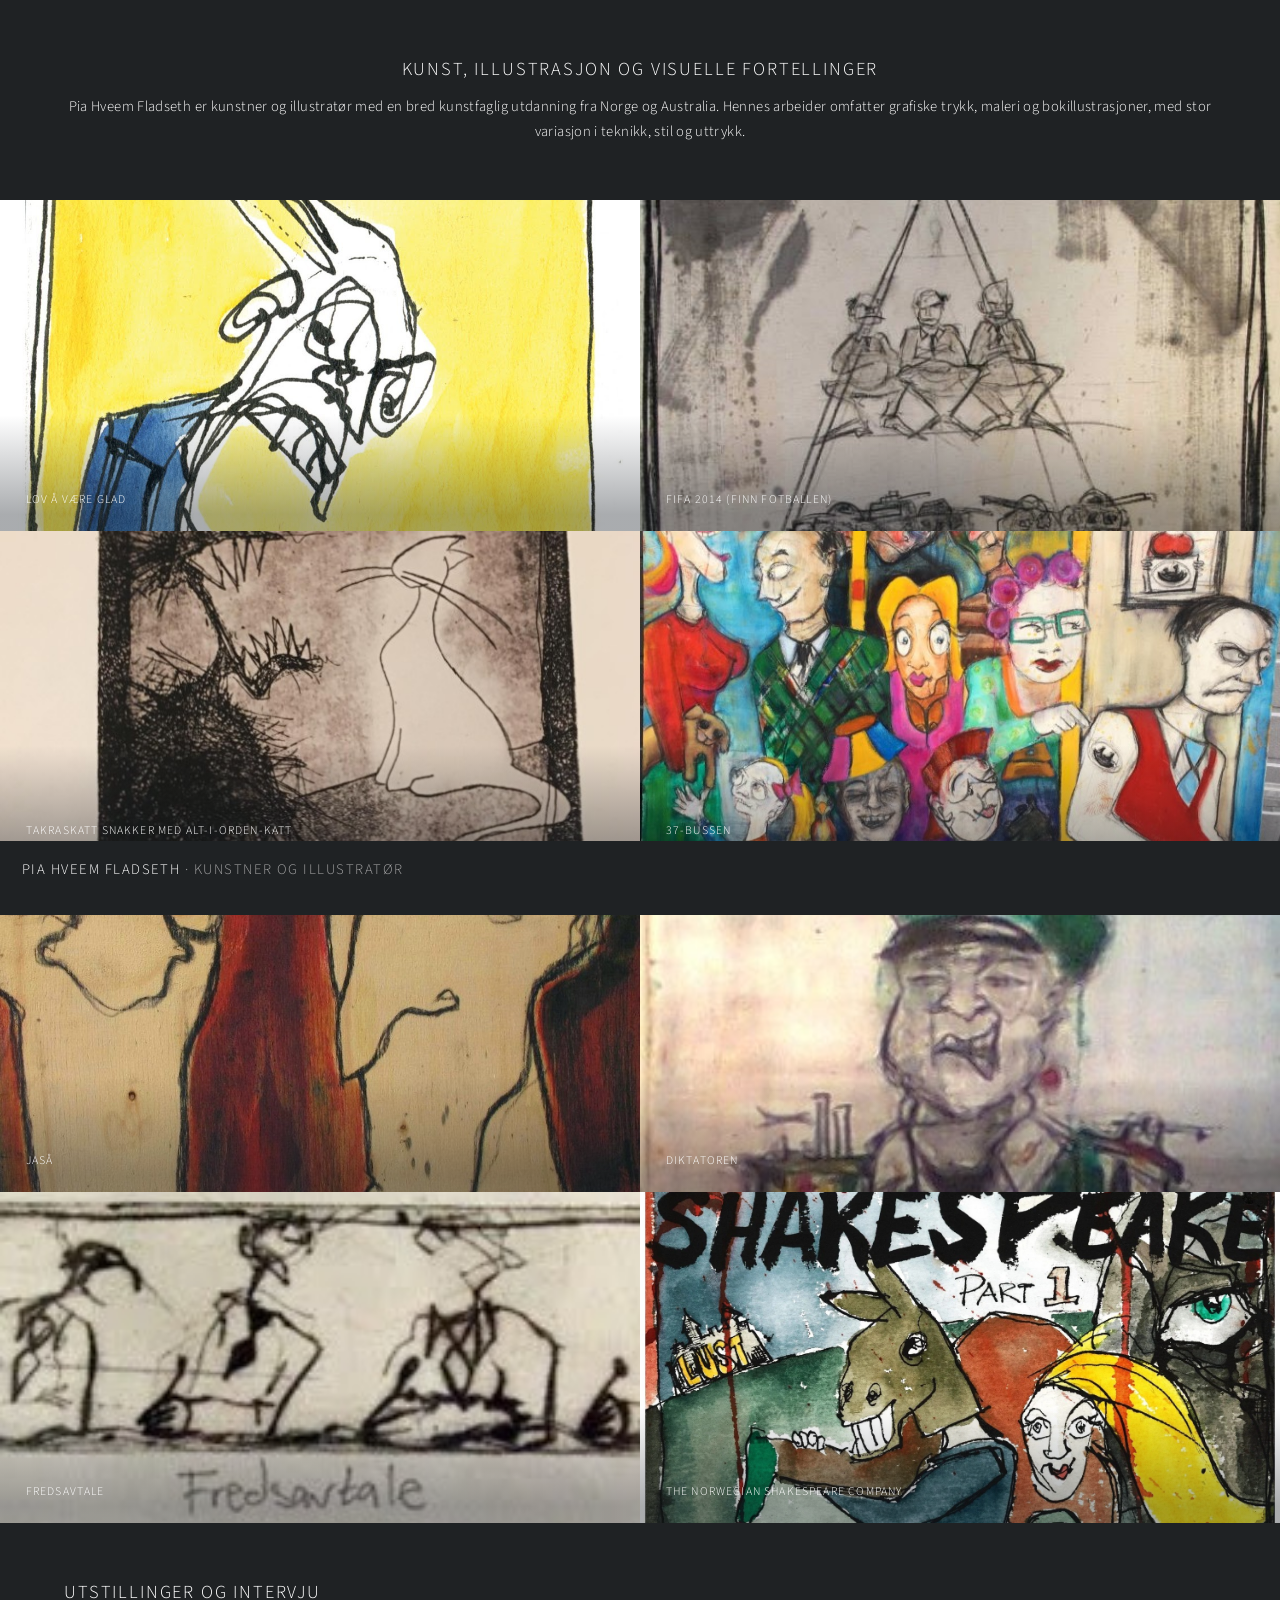
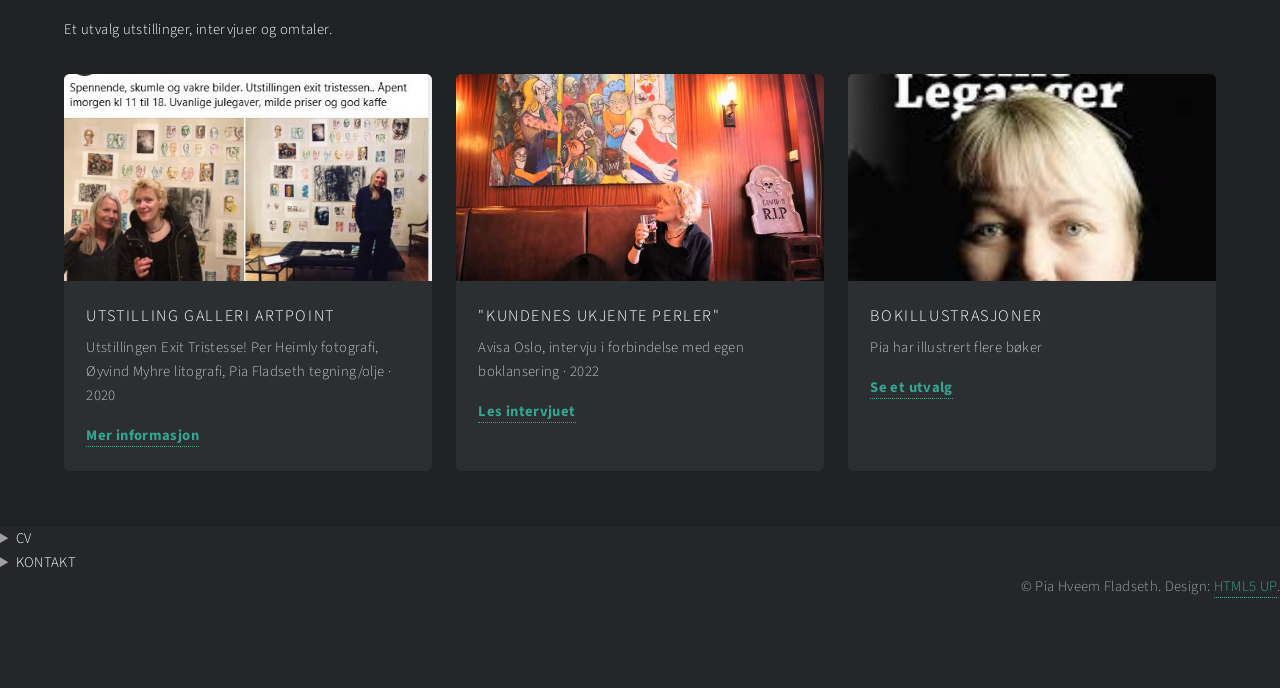
==== index.html @ 5d9ad1cf "Update bokillustrasjoner i index.html" ====
<!DOCTYPE HTML>
<!--
    Tilpasset Multiverse by HTML5 UP
    Original design: html5up.net | @ajlkn
    Brukes under Creative Commons Attribution 3.0.
-->
<html lang="no">
<head>
    <title>Pia Hveem Fladseth | Kunstner og illustratør</title>
    <meta charset="utf-8" />
    <meta name="viewport" content="width=device-width, initial-scale=1, user-scalable=no" />
    <meta name="description" content="Portfolio, CV og presseomtale for kunstner og illustratør Pia Hveem Fladseth." />
    <meta property="og:title" content="Pia Hveem Fladseth | Billedkunstner og illustratør">
<meta property="og:description" content="Billedkunst og illustrasjoner av Pia Hveem Fladseth.">
<meta property="og:image" content="https://piahf.github.io/images/preview.jpeg">
<meta property="og:url" content="https://piahf.github.io/">
<meta property="og:type" content="website">
    <link rel="stylesheet" href="assets/css/main.css" />
    <noscript><link rel="stylesheet" href="assets/css/noscript.css" /></noscript>
    <style>
        /* Tillegg til Multiverse for tekst og artikkelkort */
        #intro, #press {
            width: 100%;
            padding: 3.5rem 4rem;
            background: #1f2224;
            color: #ffffff;
        }
        #intro {
            text-align: center;
        }
        #intro h2, #press h2 {
            margin-bottom: 0.75rem;
        }
        #intro p {
            max-width: 48rem;
            margin: 0 auto;
            color: rgba(255,255,255,0.75);
        }
        .press-grid {
            display: grid;
            grid-template-columns: repeat(3, minmax(0, 1fr));
            gap: 1.5rem;
            margin-top: 2rem;
        }
        .press-card {
            background: #2b2f31;
            border-radius: 0.35rem;
            overflow: hidden;
        }
        .press-card img {
            width: 100%;
            aspect-ratio: 16 / 9;
            object-fit: cover;
            display: block;
        }
        .press-card-content {
            padding: 1.4rem;
        }
        .press-card h3 {
            margin: 0 0 0.5rem;
        }
        .press-card p {
            color: rgba(255,255,255,0.7);
            margin-bottom: 1rem;
        }
        .press-card a {
            font-weight: bold;
        }
        .cv-list {
            list-style: none;
            padding-left: 0;
        }
        .cv-list li {
            margin-bottom: 0.65rem;
        }
        @media screen and (max-width: 980px) {
            .press-grid { grid-template-columns: 1fr 1fr; }
        }
        @media screen and (max-width: 736px) {
            #intro, #press { padding: 2.5rem 1.5rem; }
            .press-grid { grid-template-columns: 1fr; }
        }
        #footer {
    position: relative !important;
    display: block !important;
    width: 100% !important;
    height: auto !important;
    max-height: none !important;
    transform: none !important;
    overflow: visible !important;
}
    </style>
</head>
<body class="is-preload">
    <div id="wrapper">
        <header id="header">
            <h1><a href="index.html"><strong>Pia Hveem Fladseth</strong> · kunstner og illustratør</a></h1>
        </header>

        <section id="intro">
            <h2>Kunst, illustrasjon og visuelle fortellinger</h2>Pia Hveem Fladseth er kunstner og illustratør med en bred kunstfaglig utdanning fra Norge og Australia. Hennes arbeider omfatter grafiske trykk, maleri og bokillustrasjoner, med stor variasjon i teknikk, stil og uttrykk.</p>
        </section>

        <div id="main">
            <article class="thumb">
                <a href="images/fulls/01.jpg" class="image"><img src="images/thumbs/01.jpg" alt="Beskrivelse av kunstverk 1" /></a>
                <h2>Lov å være glad</h2>
                <p>Blekk og akvarell, 15x20 cm og 2010.</p>
            </article>
            <article class="thumb">
                <a href="images/fulls/02.jpg" class="image"><img src="images/thumbs/02.jpg" alt="Beskrivelse av kunstverk 2" /></a>
                <h2>FIFA 2014 (finn fotballen)</h2>
                <p>Kull på lerret på plate, 160x110 cm, 2014.</p>
            </article>
            <article class="thumb">
                <a href="images/fulls/03.jpg" class="image"><img src="images/thumbs/03.jpg" alt="Beskrivelse av kunstverk 3" /></a>
                <h2>Takraskatt snakker med alt-i-orden-katt</h2>
                <p>Etsning, 17x24 cm, 2006.</p>
            </article>
                        <article class="thumb">
                <a href="images/fulls/05.jpg" class="image"><img src="images/thumbs/05.jpg" alt="Beskrivelse av kunstverk 5" /></a>
                <h2>37-bussen</h2>
                <p>Olje, 150x120 cm, 2007.</p>
            </article>
                        <article class="thumb">
                <a href="images/fulls/06.jpg" class="image"><img src="images/thumbs/06.jpg" alt="Beskrivelse av kunstverk 6" /></a>
                <h2>Jaså</h2>
                <p>Treplate kull og olje, 60x45 cm, 2010.</p>
            </article>
            <article class="thumb">
                <a href="images/fulls/04.jpg" class="image"><img src="images/thumbs/04.jpg" alt="Beskrivelse av kunstverk 4" /></a>
                <h2>Diktatoren</h2>
                <p>Olje og kull, 200x100 cm, 2010.</p>
                            </article>
                        <article class="thumb">
                <a href="images/fulls/11.jpg" class="image"><img src="images/thumbs/11.jpg" alt="Beskrivelse av kunstverk 2" /></a>
                <h2>Fredsavtale</h2>
                <p>Grafikk, 7x35cm, 1999</p>
            </article>
                        <article class="thumb">
                <a href="images/fulls/10.jpg" class="image"><img src="images/thumbs/10.jpg" alt="Beskrivelse av kunstverk 6" /></a>
                <h2>The Norwegian Shakespeare Company</h2>
                <p>Blekk og akvarell, poster i A3, 2015</p>
            </article>
        </div>

        <section id="press">
            <h2>Utstillinger og intervju</h2>
            <p>Et utvalg utstillinger, intervjuer og omtaler.</p>
            <div class="press-grid">
                <article class="press-card">
                    <img src="images/thumbs/07.jpg" alt="Forhåndsvisning av artikkel" />
                    <div class="press-card-content">
                        <h3>Utstilling Galleri ArtPoint</h3>
                        <p>Utstillingen Exit Tristesse! Per Heimly fotografi, Øyvind Myhre litografi, Pia Fladseth tegning/olje · 2020 </p>
                        <a href="https://www.facebook.com/www.artpoint.no/posts/spennende-skumle-og-vakre-bilder-utstillingen-exit-tristessen-%C3%A5pent-imorgen-kl-1/1587466348092465/" target="_blank" rel="noopener">Mer informasjon</a>
                    </div>
                </article>
                <article class="press-card">
                    <img src="images/thumbs/08.jpg" alt="Forhåndsvisning av intervju" />
                    <div class="press-card-content">
                        <h3>"Kundenes ukjente perler"</h3>
                        <p>Avisa Oslo, intervju i forbindelse med egen boklansering · 2022</p>
                        <a href="https://www.ao.no/kundene-byr-pa-det-legendariske-utestedets-ukjente-perler-men-mille-nekter-a-selge/s/5-128-591000" target="_blank" rel="noopener">Les intervjuet</a>
                    </div>
                </article>
                <article class="press-card">
                    <img src="images/thumbs/09.jpg" alt="Forhåndsvisning av bokillustrasjoner" />
                    <div class="press-card-content">
                        <h3>Bokillustrasjoner</h3>
                        <p>Pia har illustrert flere bøker</p>
                        <a href="https://www.piahveemfladseth.no/bokillustrasjoner.html">Se et utvalg</a>
                    </div>
                </article>
            </div>
            
        </section>
<details>
    <summary><strong>CV</strong></summary>
    <ul class="cv-list">
        <li><strong>2013–2026</strong> Kunstlærer AKS Nordpolen skole, Oslo</li>
        <li><strong>2008–2010</strong> Norges Kreative Fagskole, illustrasjon</li>
        <li><strong>2000–2004</strong> University of Newcastle, Australia, Bachelor of Fine Art</li>
        <li><strong>1997–1999</strong> Einar Granum Kunstskole</li>
        <li><strong>1995–1996</strong> Romerike Folkehøyskole, scenografi og kostyme</li>
    </ul>
</details>
<details>
    <summary><strong>KONTAKT</strong></summary>
<p>Send meg en epost for spørsmål om verk, oppdrag eller samarbeid 
<a href="mailto:fladseth@hotmail.com"
   class="icon solid fa-envelope">
    <span class="label">E-post</span>
<br></a>

&nbsp;&nbsp;

<a href="https://www.instagram.com/piaflads/"
   class="icon brands fa-instagram"
   target="_blank"
   rel="noopener noreferrer">
    <span class="label">Instagram</span>
</a>
</p>
</details>
                </div>
            </div>
             </ul>
                    </section>
                    <p class="copyright" align="right">
                        &copy; Pia Hveem Fladseth. Design: <a href="https://html5up.net">HTML5 UP</a>.
                    </p>
                </div>
                <div>
        </footer>
    </div>

    <script src="assets/js/jquery.min.js"></script>
    <script src="assets/js/jquery.poptrox.min.js"></script>
    <script src="assets/js/browser.min.js"></script>
    <script src="assets/js/breakpoints.min.js"></script>
    <script src="assets/js/util.js"></script>
    <script src="assets/js/main.js"></script>
</body>
</html>
---- assets/css/main.css ----
@import url(fontawesome-all.min.css);
@import url("https://fonts.googleapis.com/css?family=Source+Sans+Pro:300,300italic,400,400italic");

/*
	Multiverse by HTML5 UP
	html5up.net | @ajlkn
	Free for personal and commercial use under the CCA 3.0 license (html5up.net/license)
*/

@-moz-keyframes spinner {
	0% {
		-moz-transform: rotate(0deg);
		-webkit-transform: rotate(0deg);
		-ms-transform: rotate(0deg);
		transform: rotate(0deg);
	}

	100% {
		-moz-transform: rotate(359deg);
		-webkit-transform: rotate(359deg);
		-ms-transform: rotate(359deg);
		transform: rotate(359deg);
	}
}

@-webkit-keyframes spinner {
	0% {
		-moz-transform: rotate(0deg);
		-webkit-transform: rotate(0deg);
		-ms-transform: rotate(0deg);
		transform: rotate(0deg);
	}

	100% {
		-moz-transform: rotate(359deg);
		-webkit-transform: rotate(359deg);
		-ms-transform: rotate(359deg);
		transform: rotate(359deg);
	}
}

@-ms-keyframes spinner {
	0% {
		-moz-transform: rotate(0deg);
		-webkit-transform: rotate(0deg);
		-ms-transform: rotate(0deg);
		transform: rotate(0deg);
	}

	100% {
		-moz-transform: rotate(359deg);
		-webkit-transform: rotate(359deg);
		-ms-transform: rotate(359deg);
		transform: rotate(359deg);
	}
}

@keyframes spinner {
	0% {
		-moz-transform: rotate(0deg);
		-webkit-transform: rotate(0deg);
		-ms-transform: rotate(0deg);
		transform: rotate(0deg);
	}

	100% {
		-moz-transform: rotate(359deg);
		-webkit-transform: rotate(359deg);
		-ms-transform: rotate(359deg);
		transform: rotate(359deg);
	}
}

html, body, div, span, applet, object,
iframe, h1, h2, h3, h4, h5, h6, p, blockquote,
pre, a, abbr, acronym, address, big, cite,
code, del, dfn, em, img, ins, kbd, q, s, samp,
small, strike, strong, sub, sup, tt, var, b,
u, i, center, dl, dt, dd, ol, ul, li, fieldset,
form, label, legend, table, caption, tbody,
tfoot, thead, tr, th, td, article, aside,
canvas, details, embed, figure, figcaption,
footer, header, hgroup, menu, nav, output, ruby,
section, summary, time, mark, audio, video {
	margin: 0;
	padding: 0;
	border: 0;
	font-size: 100%;
	font: inherit;
	vertical-align: baseline;}

article, aside, details, figcaption, figure,
footer, header, hgroup, menu, nav, section {
	display: block;}

body {
	line-height: 1;
}

ol, ul {
	list-style: none;
}

blockquote, q {
	quotes: none;
}

	blockquote:before, blockquote:after, q:before, q:after {
		content: '';
		content: none;
	}

table {
	border-collapse: collapse;
	border-spacing: 0;
}

body {
	-webkit-text-size-adjust: none;
}

mark {
	background-color: transparent;
	color: inherit;
}

input::-moz-focus-inner {
	border: 0;
	padding: 0;
}

input, select, textarea {
	-moz-appearance: none;
	-webkit-appearance: none;
	-ms-appearance: none;
	appearance: none;
}

/* Basic */

	@-ms-viewport {
		width: device-width;
	}

	body {
		-ms-overflow-style: scrollbar;
	}

	@media screen and (max-width: 480px) {

		html, body {
			min-width: 320px;
		}

	}

	html {
		box-sizing: border-box;
	}

	*, *:before, *:after {
		box-sizing: inherit;
	}

	body {
		background: #242629;
	}

		body.is-preload *, body.is-preload *:before, body.is-preload *:after {
			-moz-animation: none !important;
			-webkit-animation: none !important;
			-ms-animation: none !important;
			animation: none !important;
			-moz-transition: none !important;
			-webkit-transition: none !important;
			-ms-transition: none !important;
			transition: none !important;
		}

		body.is-resizing *, body.is-resizing *:before, body.is-resizing *:after {
			-moz-animation: none !important;
			-webkit-animation: none !important;
			-ms-animation: none !important;
			animation: none !important;
			-moz-transition: none !important;
			-webkit-transition: none !important;
			-ms-transition: none !important;
			transition: none !important;
		}

/* Type */

	body, input, select, textarea {
		color: #a0a0a1;
		font-family: "Source Sans Pro", Helvetica, sans-serif;
		font-size: 15pt;
		font-weight: 300;
		letter-spacing: 0.025em;
		line-height: 1.65;
	}

		@media screen and (max-width: 1680px) {

			body, input, select, textarea {
				font-size: 11pt;
			}

		}

	a {
		-moz-transition: color 0.2s ease-in-out, border-bottom-color 0.2s ease-in-out;
		-webkit-transition: color 0.2s ease-in-out, border-bottom-color 0.2s ease-in-out;
		-ms-transition: color 0.2s ease-in-out, border-bottom-color 0.2s ease-in-out;
		transition: color 0.2s ease-in-out, border-bottom-color 0.2s ease-in-out;
		border-bottom: dotted 1px;
		color: #34a58e;
		text-decoration: none;
	}

		a:hover {
			border-bottom-color: transparent;
			color: #34a58e !important;
		}

	strong, b {
		color: #ffffff;
		font-weight: 300;
	}

	em, i {
		font-style: italic;
	}

	p {
		margin: 0 0 2em 0;
	}

	h1, h2, h3, h4, h5, h6 {
		color: #ffffff;
		font-weight: 300;
		letter-spacing: 0.1em;
		line-height: 1.5;
		margin: 0 0 1em 0;
		text-transform: uppercase;
	}

		h1 a, h2 a, h3 a, h4 a, h5 a, h6 a {
			color: inherit;
			text-decoration: none;
		}

	h1 {
		font-size: 2em;
	}

	h2 {
		font-size: 1.25em;
	}

	h3 {
		font-size: 1.1em;
	}

	h4 {
		font-size: 1em;
	}

	h5 {
		font-size: 0.9em;
	}

	h6 {
		font-size: 0.7em;
	}

	@media screen and (max-width: 736px) {

		h2 {
			font-size: 1em;
		}

		h3 {
			font-size: 0.9em;
		}

		h4 {
			font-size: 0.8em;
		}

		h5 {
			font-size: 0.7em;
		}

		h6 {
			font-size: 0.7em;
		}

	}

	sub {
		font-size: 0.8em;
		position: relative;
		top: 0.5em;
	}

	sup {
		font-size: 0.8em;
		position: relative;
		top: -0.5em;
	}

	blockquote {
		border-left: 4px #36383c;
		font-style: italic;
		margin: 0 0 2em 0;
		padding: 0.5em 0 0.5em 2em;
	}

	code {
		background: #34363b;
		border: solid 1px #36383c;
		font-family: "Courier New", monospace;
		font-size: 0.9em;
		margin: 0 0.25em;
		padding: 0.25em 0.65em;
	}

	pre {
		-webkit-overflow-scrolling: touch;
		font-family: "Courier New", monospace;
		font-size: 0.9em;
		margin: 0 0 2em 0;
	}

		pre code {
			display: block;
			line-height: 1.75;
			padding: 1em 1.5em;
			overflow-x: auto;
		}

	hr {
		border: 0;
		border-bottom: solid 1px #36383c;
		margin: 2em 0;
	}

		hr.major {
			margin: 3em 0;
		}

	.align-left {
		text-align: left;
	}

	.align-center {
		text-align: center;
	}

	.align-right {
		text-align: right;
	}

/* Button */

	input[type="submit"],
	input[type="reset"],
	input[type="button"],
	button,
	.button {
		-moz-appearance: none;
		-webkit-appearance: none;
		-ms-appearance: none;
		appearance: none;
		-moz-transition: background-color 0.2s ease-in-out, box-shadow 0.2s ease-in-out, color 0.2s ease-in-out;
		-webkit-transition: background-color 0.2s ease-in-out, box-shadow 0.2s ease-in-out, color 0.2s ease-in-out;
		-ms-transition: background-color 0.2s ease-in-out, box-shadow 0.2s ease-in-out, color 0.2s ease-in-out;
		transition: background-color 0.2s ease-in-out, box-shadow 0.2s ease-in-out, color 0.2s ease-in-out;
		background-color: transparent;
		border: 0;
		border-radius: 0;
		box-shadow: inset 0 0 0 2px #36383c;
		color: #ffffff !important;
		cursor: pointer;
		display: inline-block;
		font-size: 0.9em;
		font-weight: 300;
		height: 3.05556em;
		letter-spacing: 0.1em;
		line-height: 3.05556em;
		padding: 0 2.5em;
		text-align: center;
		text-decoration: none;
		text-transform: uppercase;
		white-space: nowrap;
	}

		input[type="submit"]:hover,
		input[type="reset"]:hover,
		input[type="button"]:hover,
		button:hover,
		.button:hover {
			box-shadow: inset 0 0 0 2px #34a58e;
			color: #34a58e !important;
		}

			input[type="submit"]:hover:active,
			input[type="reset"]:hover:active,
			input[type="button"]:hover:active,
			button:hover:active,
			.button:hover:active {
				background-color: rgba(52, 165, 142, 0.15);
				color: #34a58e !important;
			}

		input[type="submit"].icon,
		input[type="reset"].icon,
		input[type="button"].icon,
		button.icon,
		.button.icon {
			padding-left: 1.35em;
		}

			input[type="submit"].icon:before,
			input[type="reset"].icon:before,
			input[type="button"].icon:before,
			button.icon:before,
			.button.icon:before {
				margin-right: 0.5em;
			}

		input[type="submit"].fit,
		input[type="reset"].fit,
		input[type="button"].fit,
		button.fit,
		.button.fit {
			width: 100%;
		}

		input[type="submit"].small,
		input[type="reset"].small,
		input[type="button"].small,
		button.small,
		.button.small {
			font-size: 0.8em;
		}

		input[type="submit"].large,
		input[type="reset"].large,
		input[type="button"].large,
		button.large,
		.button.large {
			font-size: 1.35em;
		}

		input[type="submit"].primary,
		input[type="reset"].primary,
		input[type="button"].primary,
		button.primary,
		.button.primary {
			background-color: #34a58e;
			box-shadow: none;
		}

			input[type="submit"].primary:hover,
			input[type="reset"].primary:hover,
			input[type="button"].primary:hover,
			button.primary:hover,
			.button.primary:hover {
				background-color: #47c5ab;
				color: #ffffff !important;
			}

				input[type="submit"].primary:hover:active,
				input[type="reset"].primary:hover:active,
				input[type="button"].primary:hover:active,
				button.primary:hover:active,
				.button.primary:hover:active {
					background-color: #287e6d;
				}

		input[type="submit"].disabled, input[type="submit"]:disabled,
		input[type="reset"].disabled,
		input[type="reset"]:disabled,
		input[type="button"].disabled,
		input[type="button"]:disabled,
		button.disabled,
		button:disabled,
		.button.disabled,
		.button:disabled {
			pointer-events: none;
			opacity: 0.35;
		}

/* Form */

	form {
		margin: 0 0 2em 0;
	}

		form > :last-child {
			margin-bottom: 0;
		}

		form > .fields {
			display: -moz-flex;
			display: -webkit-flex;
			display: -ms-flex;
			display: flex;
			-moz-flex-wrap: wrap;
			-webkit-flex-wrap: wrap;
			-ms-flex-wrap: wrap;
			flex-wrap: wrap;
			width: calc(100% + 3em);
			margin: -1.5em 0 2em -1.5em;
		}

			form > .fields > .field {
				-moz-flex-grow: 0;
				-webkit-flex-grow: 0;
				-ms-flex-grow: 0;
				flex-grow: 0;
				-moz-flex-shrink: 0;
				-webkit-flex-shrink: 0;
				-ms-flex-shrink: 0;
				flex-shrink: 0;
				padding: 1.5em 0 0 1.5em;
				width: calc(100% - 1.5em);
			}

				form > .fields > .field.half {
					width: calc(50% - 0.75em);
				}

				form > .fields > .field.third {
					width: calc(100%/3 - 0.5em);
				}

				form > .fields > .field.quarter {
					width: calc(25% - 0.375em);
				}

		@media screen and (max-width: 736px) {

			form > .fields {
				width: calc(100% + 3em);
				margin: -1.5em 0 2em -1.5em;
			}

				form > .fields > .field {
					padding: 1.5em 0 0 1.5em;
					width: calc(100% - 1.5em);
				}

					form > .fields > .field.half {
						width: calc(100% - 1.5em);
					}

					form > .fields > .field.third {
						width: calc(100% - 1.5em);
					}

					form > .fields > .field.quarter {
						width: calc(100% - 1.5em);
					}

		}

	label {
		color: #ffffff;
		display: block;
		font-size: 0.9em;
		font-weight: 300;
		margin: 0 0 1em 0;
	}

	input[type="text"],
	input[type="password"],
	input[type="email"],
	input[type="tel"],
	input[type="search"],
	input[type="url"],
	select,
	textarea {
		-moz-appearance: none;
		-webkit-appearance: none;
		-ms-appearance: none;
		appearance: none;
		background: #34363b;
		border: 0;
		border-radius: 0;
		color: #a0a0a1;
		display: block;
		outline: 0;
		padding: 0 1em;
		text-decoration: none;
		width: 100%;
	}

		input[type="text"]:invalid,
		input[type="password"]:invalid,
		input[type="email"]:invalid,
		input[type="tel"]:invalid,
		input[type="search"]:invalid,
		input[type="url"]:invalid,
		select:invalid,
		textarea:invalid {
			box-shadow: none;
		}

		input[type="text"]:focus,
		input[type="password"]:focus,
		input[type="email"]:focus,
		input[type="tel"]:focus,
		input[type="search"]:focus,
		input[type="url"]:focus,
		select:focus,
		textarea:focus {
			box-shadow: inset 0 0 0 2px #34a58e;
		}

	select {
		background-image: url("data:image/svg+xml;charset=utf8,%3Csvg xmlns='http://www.w3.org/2000/svg' width='40' height='40' preserveAspectRatio='none' viewBox='0 0 40 40'%3E%3Cpath d='M9.4,12.3l10.4,10.4l10.4-10.4c0.2-0.2,0.5-0.4,0.9-0.4c0.3,0,0.6,0.1,0.9,0.4l3.3,3.3c0.2,0.2,0.4,0.5,0.4,0.9 c0,0.4-0.1,0.6-0.4,0.9L20.7,31.9c-0.2,0.2-0.5,0.4-0.9,0.4c-0.3,0-0.6-0.1-0.9-0.4L4.3,17.3c-0.2-0.2-0.4-0.5-0.4-0.9 c0-0.4,0.1-0.6,0.4-0.9l3.3-3.3c0.2-0.2,0.5-0.4,0.9-0.4S9.1,12.1,9.4,12.3z' fill='%2336383c' /%3E%3C/svg%3E");
		background-size: 1.25rem;
		background-repeat: no-repeat;
		background-position: calc(100% - 1rem) center;
		height: 2.75em;
		padding-right: 2.75em;
		text-overflow: ellipsis;
	}

		select option {
			color: #ffffff;
			background: #242629;
		}

		select:focus::-ms-value {
			background-color: transparent;
		}

		select::-ms-expand {
			display: none;
		}

	input[type="text"],
	input[type="password"],
	input[type="email"],
	input[type="tel"],
	input[type="search"],
	input[type="url"],
	select {
		height: 2.75em;
	}

	textarea {
		padding: 0.75em 1em;
	}

	input[type="checkbox"],
	input[type="radio"] {
		-moz-appearance: none;
		-webkit-appearance: none;
		-ms-appearance: none;
		appearance: none;
		display: block;
		float: left;
		margin-right: -2em;
		opacity: 0;
		width: 1em;
		z-index: -1;
	}

		input[type="checkbox"] + label,
		input[type="radio"] + label {
			text-decoration: none;
			color: #a0a0a1;
			cursor: pointer;
			display: inline-block;
			font-size: 1em;
			font-weight: 300;
			padding-left: 2.4em;
			padding-right: 0.75em;
			position: relative;
		}

			input[type="checkbox"] + label:before,
			input[type="radio"] + label:before {
				-moz-osx-font-smoothing: grayscale;
				-webkit-font-smoothing: antialiased;
				display: inline-block;
				font-style: normal;
				font-variant: normal;
				text-rendering: auto;
				line-height: 1;
				text-transform: none !important;
				font-family: 'Font Awesome 5 Free';
				font-weight: 900;
			}

			input[type="checkbox"] + label:before,
			input[type="radio"] + label:before {
				background: #34363b;
				content: '';
				display: inline-block;
				font-size: 0.8em;
				height: 2.0625em;
				left: 0;
				line-height: 2.0625em;
				position: absolute;
				text-align: center;
				top: 0;
				width: 2.0625em;
			}

		input[type="checkbox"]:checked + label:before,
		input[type="radio"]:checked + label:before {
			background: #34a58e;
			border-color: #34a58e;
			color: #ffffff;
			content: '\f00c';
		}

		input[type="checkbox"]:focus + label:before,
		input[type="radio"]:focus + label:before {
			box-shadow: 0 0 0 2px #34a58e;
		}

	input[type="radio"] + label:before {
		border-radius: 100%;
	}

	::-webkit-input-placeholder {
		color: #707071 !important;
		opacity: 1.0;
	}

	:-moz-placeholder {
		color: #707071 !important;
		opacity: 1.0;
	}

	::-moz-placeholder {
		color: #707071 !important;
		opacity: 1.0;
	}

	:-ms-input-placeholder {
		color: #707071 !important;
		opacity: 1.0;
	}

/* Icon */

	.icon {
		text-decoration: none;
		border-bottom: none;
		position: relative;
	}

		.icon:before {
			-moz-osx-font-smoothing: grayscale;
			-webkit-font-smoothing: antialiased;
			display: inline-block;
			font-style: normal;
			font-variant: normal;
			text-rendering: auto;
			line-height: 1;
			text-transform: none !important;
			font-family: 'Font Awesome 5 Free';
			font-weight: 400;
		}

		.icon > .label {
			display: none;
		}

		.icon:before {
			line-height: inherit;
		}

		.icon.solid:before {
			font-weight: 900;
		}

		.icon.brands:before {
			font-family: 'Font Awesome 5 Brands';
		}

/* List */

	ol {
		list-style: decimal;
		margin: 0 0 2em 0;
		padding-left: 1.25em;
	}

		ol li {
			padding-left: 0.25em;
		}

	ul {
		list-style: disc;
		margin: 0 0 2em 0;
		padding-left: 1em;
	}

		ul li {
			padding-left: 0.5em;
		}

		ul.alt {
			list-style: none;
			padding-left: 0;
		}

			ul.alt li {
				border-top: solid 1px #36383c;
				padding: 0.5em 0;
			}

				ul.alt li:first-child {
					border-top: 0;
					padding-top: 0;
				}

	dl {
		margin: 0 0 2em 0;
	}

		dl dt {
			display: block;
			font-weight: 300;
			margin: 0 0 1em 0;
		}

		dl dd {
			margin-left: 2em;
		}

/* Actions */

	ul.actions {
		display: -moz-flex;
		display: -webkit-flex;
		display: -ms-flex;
		display: flex;
		cursor: default;
		list-style: none;
		margin-left: -1em;
		padding-left: 0;
	}

		ul.actions li {
			padding: 0 0 0 1em;
			vertical-align: middle;
		}

		ul.actions.special {
			-moz-justify-content: center;
			-webkit-justify-content: center;
			-ms-justify-content: center;
			justify-content: center;
			width: 100%;
			margin-left: 0;
		}

			ul.actions.special li:first-child {
				padding-left: 0;
			}

		ul.actions.stacked {
			-moz-flex-direction: column;
			-webkit-flex-direction: column;
			-ms-flex-direction: column;
			flex-direction: column;
			margin-left: 0;
		}

			ul.actions.stacked li {
				padding: 1.3em 0 0 0;
			}

				ul.actions.stacked li:first-child {
					padding-top: 0;
				}

		ul.actions.fit {
			width: calc(100% + 1em);
		}

			ul.actions.fit li {
				-moz-flex-grow: 1;
				-webkit-flex-grow: 1;
				-ms-flex-grow: 1;
				flex-grow: 1;
				-moz-flex-shrink: 1;
				-webkit-flex-shrink: 1;
				-ms-flex-shrink: 1;
				flex-shrink: 1;
				width: 100%;
			}

				ul.actions.fit li > * {
					width: 100%;
				}

			ul.actions.fit.stacked {
				width: 100%;
			}

		@media screen and (max-width: 480px) {

			ul.actions:not(.fixed) {
				-moz-flex-direction: column;
				-webkit-flex-direction: column;
				-ms-flex-direction: column;
				flex-direction: column;
				margin-left: 0;
				width: 100% !important;
			}

				ul.actions:not(.fixed) li {
					-moz-flex-grow: 1;
					-webkit-flex-grow: 1;
					-ms-flex-grow: 1;
					flex-grow: 1;
					-moz-flex-shrink: 1;
					-webkit-flex-shrink: 1;
					-ms-flex-shrink: 1;
					flex-shrink: 1;
					padding: 1em 0 0 0;
					text-align: center;
					width: 100%;
				}

					ul.actions:not(.fixed) li > * {
						width: 100%;
					}

					ul.actions:not(.fixed) li:first-child {
						padding-top: 0;
					}

					ul.actions:not(.fixed) li input[type="submit"],
					ul.actions:not(.fixed) li input[type="reset"],
					ul.actions:not(.fixed) li input[type="button"],
					ul.actions:not(.fixed) li button,
					ul.actions:not(.fixed) li .button {
						width: 100%;
					}

						ul.actions:not(.fixed) li input[type="submit"].icon:before,
						ul.actions:not(.fixed) li input[type="reset"].icon:before,
						ul.actions:not(.fixed) li input[type="button"].icon:before,
						ul.actions:not(.fixed) li button.icon:before,
						ul.actions:not(.fixed) li .button.icon:before {
							margin-left: -0.5rem;
						}

		}

/* Icons */

	ul.icons {
		cursor: default;
		list-style: none;
		padding-left: 0;
	}

		ul.icons li {
			display: inline-block;
			padding: 0 1em 0 0;
		}

			ul.icons li:last-child {
				padding-right: 0;
			}

			ul.icons li .icon {
				color: #505051;
			}

				ul.icons li .icon:before {
					font-size: 1.5em;
				}

/* Table */

	.table-wrapper {
		-webkit-overflow-scrolling: touch;
		overflow-x: auto;
	}

	table {
		margin: 0 0 2em 0;
		width: 100%;
	}

		table tbody tr {
			border: solid 1px #36383c;
			border-left: 0;
			border-right: 0;
		}

			table tbody tr:nth-child(2n + 1) {
				background-color: #34363b;
			}

		table td {
			padding: 0.75em 0.75em;
		}

		table th {
			color: #ffffff;
			font-size: 0.9em;
			font-weight: 300;
			padding: 0 0.75em 0.75em 0.75em;
			text-align: left;
		}

		table thead {
			border-bottom: solid 2px #36383c;
		}

		table tfoot {
			border-top: solid 2px #36383c;
		}

		table.alt {
			border-collapse: separate;
		}

			table.alt tbody tr td {
				border: solid 1px #36383c;
				border-left-width: 0;
				border-top-width: 0;
			}

				table.alt tbody tr td:first-child {
					border-left-width: 1px;
				}

			table.alt tbody tr:first-child td {
				border-top-width: 1px;
			}

			table.alt thead {
				border-bottom: 0;
			}

			table.alt tfoot {
				border-top: 0;
			}

/* Panel */

	.panel {
		padding: 4em 4em 2em 4em ;
		-moz-transform: translateY(100vh);
		-webkit-transform: translateY(100vh);
		-ms-transform: translateY(100vh);
		transform: translateY(100vh);
		-moz-transition: -moz-transform 0.5s ease;
		-webkit-transition: -webkit-transform 0.5s ease;
		-ms-transition: -ms-transform 0.5s ease;
		transition: transform 0.5s ease;
		-webkit-overflow-scrolling: touch;
		background: rgba(36, 38, 41, 0.975);
		bottom: 4em;
		left: 0;
		max-height: calc(80vh - 4em);
		overflow-y: auto;
		position: fixed;
		width: 100%;
		z-index: 10001;
	}

		.panel.active {
			-moz-transform: translateY(1px);
			-webkit-transform: translateY(1px);
			-ms-transform: translateY(1px);
			transform: translateY(1px);
		}

		.panel > .inner {
			margin: 0 auto;
			max-width: 100%;
			width: 75em;
		}

			.panel > .inner.split {
				display: -moz-flex;
				display: -webkit-flex;
				display: -ms-flex;
				display: flex;
			}

				.panel > .inner.split > div {
					margin-left: 4em;
					width: 50%;
				}

				.panel > .inner.split > :first-child {
					margin-left: 0;
				}

		.panel > .closer {
			-moz-transition: opacity 0.2s ease-in-out;
			-webkit-transition: opacity 0.2s ease-in-out;
			-ms-transition: opacity 0.2s ease-in-out;
			transition: opacity 0.2s ease-in-out;
			background-image: url("images/close.svg");
			background-position: center;
			background-repeat: no-repeat;
			background-size: 3em;
			cursor: pointer;
			height: 5em;
			opacity: 0.25;
			position: absolute;
			right: 0;
			top: 0;
			width: 5em;
			z-index: 2;
		}

			.panel > .closer:hover {
				opacity: 1.0;
			}

		@media screen and (max-width: 1280px) {

			.panel {
				padding: 3em 3em 1em 3em ;
			}

				.panel > .inner.split > div {
					margin-left: 3em;
				}

				.panel > .closer {
					background-size: 2.5em;
					background-position: 75% 25%;
				}

		}

		@media screen and (max-width: 980px) {

			.panel > .inner.split {
				-moz-flex-direction: column;
				-webkit-flex-direction: column;
				-ms-flex-direction: column;
				flex-direction: column;
			}

				.panel > .inner.split > div {
					margin-left: 0;
					width: 100%;
				}

		}

		@media screen and (max-width: 736px) {

			.panel {
				-moz-transform: translateY(-100vh);
				-webkit-transform: translateY(-100vh);
				-ms-transform: translateY(-100vh);
				transform: translateY(-100vh);
				padding: 4em 2em 2em 2em ;
				bottom: auto;
				top: calc(4em - 1px);
			}

				.panel.active {
					-moz-transform: translateY(0);
					-webkit-transform: translateY(0);
					-ms-transform: translateY(0);
					transform: translateY(0);
				}

		}

/* Poptrox Popup */

	.poptrox-overlay {
		-webkit-tap-highlight-color: rgba(255, 255, 255, 0);
	}

	.poptrox-popup {
		background: rgba(31, 34, 36, 0.925);
		box-shadow: 0 1em 3em 0.5em rgba(0, 0, 0, 0.25);
		cursor: default;
	}

		.poptrox-popup:before {
			-moz-transition: opacity 0.2s ease-in-out;
			-webkit-transition: opacity 0.2s ease-in-out;
			-ms-transition: opacity 0.2s ease-in-out;
			transition: opacity 0.2s ease-in-out;
			background-image: -moz-linear-gradient(to left, rgba(31,34,36,0.35), rgba(31,34,36,0) 10em, rgba(31,34,36,0)), -moz-linear-gradient(to right, rgba(31,34,36,0.35), rgba(31,34,36,0) 10em, rgba(31,34,36,0));
			background-image: -webkit-linear-gradient(to left, rgba(31,34,36,0.35), rgba(31,34,36,0) 10em, rgba(31,34,36,0)), -webkit-linear-gradient(to right, rgba(31,34,36,0.35), rgba(31,34,36,0) 10em, rgba(31,34,36,0));
			background-image: -ms-linear-gradient(to left, rgba(31,34,36,0.35), rgba(31,34,36,0) 10em, rgba(31,34,36,0)), -ms-linear-gradient(to right, rgba(31,34,36,0.35), rgba(31,34,36,0) 10em, rgba(31,34,36,0));
			background-image: linear-gradient(to left, rgba(31,34,36,0.35), rgba(31,34,36,0) 10em, rgba(31,34,36,0)), linear-gradient(to right, rgba(31,34,36,0.35), rgba(31,34,36,0) 10em, rgba(31,34,36,0));
			content: '';
			display: block;
			height: 100%;
			left: 0;
			position: absolute;
			top: 0;
			width: 100%;
			z-index: 1;
			opacity: 1;
		}

		.poptrox-popup .closer {
			-moz-transition: opacity 0.2s ease-in-out;
			-webkit-transition: opacity 0.2s ease-in-out;
			-ms-transition: opacity 0.2s ease-in-out;
			transition: opacity 0.2s ease-in-out;
			background-image: url("images/close.svg");
			background-position: center;
			background-repeat: no-repeat;
			background-size: 3em;
			height: 5em;
			opacity: 0;
			position: absolute;
			right: 0;
			top: 0;
			width: 5em;
			z-index: 2;
		}

		.poptrox-popup .nav-previous,
		.poptrox-popup .nav-next {
			-moz-transition: opacity 0.2s ease-in-out;
			-webkit-transition: opacity 0.2s ease-in-out;
			-ms-transition: opacity 0.2s ease-in-out;
			transition: opacity 0.2s ease-in-out;
			background-image: url("images/arrow.svg");
			background-position: center;
			background-repeat: no-repeat;
			background-size: 5em;
			cursor: pointer;
			height: 8em;
			margin-top: -4em;
			opacity: 0;
			position: absolute;
			top: 50%;
			width: 6em;
			z-index: 2;
		}

		.poptrox-popup .nav-previous {
			-moz-transform: scaleX(-1);
			-webkit-transform: scaleX(-1);
			-ms-transform: scaleX(-1);
			transform: scaleX(-1);
			left: 0;
		}

		.poptrox-popup .nav-next {
			right: 0;
		}

		.poptrox-popup .caption {
			padding: 2em 2em 0.1em 2em ;
			background-image: -moz-linear-gradient(to top, rgba(16,16,16,0.45) 25%, rgba(16,16,16,0) 100%);
			background-image: -webkit-linear-gradient(to top, rgba(16,16,16,0.45) 25%, rgba(16,16,16,0) 100%);
			background-image: -ms-linear-gradient(to top, rgba(16,16,16,0.45) 25%, rgba(16,16,16,0) 100%);
			background-image: linear-gradient(to top, rgba(16,16,16,0.45) 25%, rgba(16,16,16,0) 100%);
			bottom: 0;
			cursor: default;
			left: 0;
			position: absolute;
			text-align: left;
			width: 100%;
			z-index: 2;
		}

			.poptrox-popup .caption h2, .poptrox-popup .caption h3, .poptrox-popup .caption h4, .poptrox-popup .caption h5, .poptrox-popup .caption h6 {
				margin: 0 0 0.5em 0;
			}

			.poptrox-popup .caption p {
				color: #ffffff;
			}

		.poptrox-popup .loader {
			-moz-animation: spinner 1s infinite linear !important;
			-webkit-animation: spinner 1s infinite linear !important;
			-ms-animation: spinner 1s infinite linear !important;
			animation: spinner 1s infinite linear !important;
			background-image: url("images/spinner.svg");
			background-position: center;
			background-repeat: no-repeat;
			background-size: contain;
			display: block;
			font-size: 2em;
			height: 2em;
			left: 50%;
			line-height: 2em;
			margin: -1em 0 0 -1em;
			opacity: 0.25;
			position: absolute;
			text-align: center;
			top: 50%;
			width: 2em;
		}

		.poptrox-popup:hover .closer,
		.poptrox-popup:hover .nav-previous,
		.poptrox-popup:hover .nav-next {
			opacity: 0.5;
		}

			.poptrox-popup:hover .closer:hover,
			.poptrox-popup:hover .nav-previous:hover,
			.poptrox-popup:hover .nav-next:hover {
				opacity: 1.0;
			}

		.poptrox-popup.loading:before {
			opacity: 0;
		}

		body.touch .poptrox-popup .closer,
		body.touch .poptrox-popup .nav-previous,
		body.touch .poptrox-popup .nav-next {
			opacity: 1.0 !important;
		}

		@media screen and (max-width: 980px) {

			.poptrox-popup .closer {
				background-size: 3em;
			}

			.poptrox-popup .nav-previous,
			.poptrox-popup .nav-next {
				background-size: 4em;
			}

		}

		@media screen and (max-width: 736px) {

			.poptrox-popup:before {
				display: none;
			}

			.poptrox-popup .caption {
				display: none !important;
			}

			.poptrox-popup .closer,
			.poptrox-popup .nav-previous,
			.poptrox-popup .nav-next {
				display: none !important;
			}

		}

/* Wrapper */

	#wrapper {
		-moz-transition: -moz-filter 0.5s ease, -webkit-filter 0.5s ease, -ms-filter 0.5s ease, -moz-filter 0.5s ease;
		-webkit-transition: -moz-filter 0.5s ease, -webkit-filter 0.5s ease, -ms-filter 0.5s ease, -webkit-filter 0.5s ease;
		-ms-transition: -moz-filter 0.5s ease, -webkit-filter 0.5s ease, -ms-filter 0.5s ease, -ms-filter 0.5s ease;
		transition: -moz-filter 0.5s ease, -webkit-filter 0.5s ease, -ms-filter 0.5s ease, filter 0.5s ease;
		position: relative;
	}

		#wrapper:after {
			pointer-events: none;
			-moz-transition: opacity 0.5s ease, visibility 0.5s;
			-webkit-transition: opacity 0.5s ease, visibility 0.5s;
			-ms-transition: opacity 0.5s ease, visibility 0.5s;
			transition: opacity 0.5s ease, visibility 0.5s;
			background: rgba(36, 38, 41, 0.5);
			content: '';
			display: block;
			height: 100%;
			left: 0;
			opacity: 0;
			position: absolute;
			top: 0;
			visibility: hidden;
			width: 100%;
			z-index: 1;
		}

			body.ie #wrapper:after {
				background: rgba(36, 38, 41, 0.8);
			}

		body.modal-active #wrapper {
			-moz-filter: blur(8px);
			-webkit-filter: blur(8px);
			-ms-filter: blur(8px);
			filter: blur(8px);
		}

			body.modal-active #wrapper:after {
				pointer-events: auto;
				opacity: 1;
				visibility: visible;
				z-index: 10003;
			}

		#wrapper:before {
			-moz-animation: spinner 1s infinite linear !important;
			-webkit-animation: spinner 1s infinite linear !important;
			-ms-animation: spinner 1s infinite linear !important;
			animation: spinner 1s infinite linear !important;
			pointer-events: none;
			-moz-transition: top 0.75s ease-in-out, opacity 0.35s ease-out, visibility 0.35s;
			-webkit-transition: top 0.75s ease-in-out, opacity 0.35s ease-out, visibility 0.35s;
			-ms-transition: top 0.75s ease-in-out, opacity 0.35s ease-out, visibility 0.35s;
			transition: top 0.75s ease-in-out, opacity 0.35s ease-out, visibility 0.35s;
			background-image: url("images/spinner.svg");
			background-position: center;
			background-repeat: no-repeat;
			background-size: contain;
			content: '';
			display: block;
			font-size: 2em;
			height: 2em;
			left: 50%;
			line-height: 2em;
			margin: -1em 0 0 -1em;
			opacity: 0;
			position: fixed;
			text-align: center;
			top: 75%;
			visibility: hidden;
			width: 2em;
		}

		body.is-preload #wrapper:before {
			-moz-transition: opacity 1s ease-out !important;
			-webkit-transition: opacity 1s ease-out !important;
			-ms-transition: opacity 1s ease-out !important;
			transition: opacity 1s ease-out !important;
			-moz-transition-delay: 0.5s !important;
			-webkit-transition-delay: 0.5s !important;
			-ms-transition-delay: 0.5s !important;
			transition-delay: 0.5s !important;
			opacity: 0.25;
			top: 50%;
			visibility: visible;
		}

/* Header */

	body {
		padding: 0 0 4em 0;
	}

	#header {
		-moz-transform: translateY(0);
		-webkit-transform: translateY(0);
		-ms-transform: translateY(0);
		transform: translateY(0);
		-moz-transition: -moz-transform 1s ease;
		-webkit-transition: -webkit-transform 1s ease;
		-ms-transition: -ms-transform 1s ease;
		transition: transform 1s ease;
		-moz-user-select: none;
		-ms-user-select: none;
		-webkit-user-select: none;
		background: #1f2224;
		bottom: -1em;
		height: 5em;
		left: 0;
		line-height: 4em;
		padding: 0 1.5em;
		position: fixed;
		user-select: none;
		width: 100%;
		z-index: 10002;
	}

		body.is-preload #header {
			-moz-transform: translateY(4em);
			-webkit-transform: translateY(4em);
			-ms-transform: translateY(4em);
			transform: translateY(4em);
		}

		#header h1 {
			color: #a0a0a1;
			display: inline-block;
			font-size: 1em;
			line-height: 1;
			margin: 0;
			vertical-align: middle;
		}

			#header h1 a {
				border: 0;
				color: inherit;
			}

				#header h1 a:hover {
					color: inherit !important;
				}

		#header nav {
			position: absolute;
			right: 0;
			top: 0;
		}

			#header nav > ul {
				list-style: none;
				margin: 0;
				padding: 0;
			}

				#header nav > ul > li {
					display: inline-block;
					padding: 0;
				}

					#header nav > ul > li a {
						-moz-transition: background-color 0.5s ease;
						-webkit-transition: background-color 0.5s ease;
						-ms-transition: background-color 0.5s ease;
						transition: background-color 0.5s ease;
						border: 0;
						color: #ffffff;
						display: inline-block;
						letter-spacing: 0.1em;
						padding: 0 1.65em;
						text-transform: uppercase;
					}

						#header nav > ul > li a.icon:before {
							color: #505051;
							float: right;
							margin-left: 0.75em;
						}

						#header nav > ul > li a:hover {
							color: #ffffff !important;
						}

						#header nav > ul > li a.active {
							background-color: #242629;
						}

	@media screen and (max-width: 736px) {

		body {
			padding: 4em 0 0 0;
		}

		#header {
			-moz-transform: translateY(0);
			-webkit-transform: translateY(0);
			-ms-transform: translateY(0);
			transform: translateY(0);
			bottom: auto;
			height: 4em;
			padding: 0 1em;
			top: 0;
		}

			body.is-preload #header {
				-moz-transform: translateY(-3.4em);
				-webkit-transform: translateY(-3.4em);
				-ms-transform: translateY(-3.4em);
				transform: translateY(-3.4em);
			}

			#header h1 {
				font-size: 0.9em;
			}

			#header nav > ul > li a {
				font-size: 0.9em;
				padding: 0 1.15em;
			}

	}

/* Main */

	#main {
		-moz-transition: -moz-filter 0.5s ease, -webkit-filter 0.5s ease, -ms-filter 0.5s ease, -moz-filter 0.5s ease;
		-webkit-transition: -moz-filter 0.5s ease, -webkit-filter 0.5s ease, -ms-filter 0.5s ease, -webkit-filter 0.5s ease;
		-ms-transition: -moz-filter 0.5s ease, -webkit-filter 0.5s ease, -ms-filter 0.5s ease, -ms-filter 0.5s ease;
		transition: -moz-filter 0.5s ease, -webkit-filter 0.5s ease, -ms-filter 0.5s ease, filter 0.5s ease;
		display: -moz-flex;
		display: -webkit-flex;
		display: -ms-flex;
		display: flex;
		-moz-flex-wrap: wrap;
		-webkit-flex-wrap: wrap;
		-ms-flex-wrap: wrap;
		flex-wrap: wrap;
		-webkit-tap-highlight-color: rgba(255, 255, 255, 0);
	}

		#main .thumb {
			-moz-transition: opacity 1.25s ease-in-out;
			-webkit-transition: opacity 1.25s ease-in-out;
			-ms-transition: opacity 1.25s ease-in-out;
			transition: opacity 1.25s ease-in-out;
			pointer-events: auto;
			-webkit-tap-highlight-color: rgba(255, 255, 255, 0);
			opacity: 1;
			overflow: hidden;
			position: relative;
		}

			#main .thumb:after {
				background-image: -moz-linear-gradient(to top, rgba(10,17,25,0.35) 5%, rgba(10,17,25,0) 35%);
				background-image: -webkit-linear-gradient(to top, rgba(10,17,25,0.35) 5%, rgba(10,17,25,0) 35%);
				background-image: -ms-linear-gradient(to top, rgba(10,17,25,0.35) 5%, rgba(10,17,25,0) 35%);
				background-image: linear-gradient(to top, rgba(10,17,25,0.35) 5%, rgba(10,17,25,0) 35%);
				pointer-events: none;
				background-size: cover;
				content: '';
				display: block;
				height: 100%;
				left: 0;
				position: absolute;
				top: 0;
				width: 100%;
			}

			#main .thumb > .image {
				-webkit-tap-highlight-color: rgba(255, 255, 255, 0);
				background-position: center;
				background-repeat: no-repeat;
				background-size: cover;
				border: 0;
				height: 100%;
				left: 0;
				position: absolute;
				top: 0;
				width: 100%;
			}

			#main .thumb > h2 {
				pointer-events: none;
				bottom: 1.875em;
				font-size: 0.8em;
				left: 2.1875em;
				margin: 0;
				position: absolute;
				z-index: 1;
			}

			#main .thumb > p {
				display: none;
			}

		#main:after {
			pointer-events: none;
			-moz-transition: opacity 0.5s ease, visibility 0.5s;
			-webkit-transition: opacity 0.5s ease, visibility 0.5s;
			-ms-transition: opacity 0.5s ease, visibility 0.5s;
			transition: opacity 0.5s ease, visibility 0.5s;
			background: rgba(36, 38, 41, 0.25);
			content: '';
			display: block;
			height: 100%;
			left: 0;
			opacity: 0;
			position: absolute;
			top: 0;
			visibility: hidden;
			width: 100%;
			z-index: 1;
		}

			body.ie #main:after {
				background: rgba(36, 38, 41, 0.55);
			}

		body.content-active #main {
			-moz-filter: blur(6px);
			-webkit-filter: blur(6px);
			-ms-filter: blur(6px);
			filter: blur(6px);
		}

			body.content-active #main:after {
				pointer-events: auto;
				opacity: 1;
				visibility: visible;
			}

		body.is-preload #main .thumb {
			pointer-events: none;
			opacity: 0;
		}

		#main .thumb {
			-moz-transition-delay: 2.525s;
			-webkit-transition-delay: 2.525s;
			-ms-transition-delay: 2.525s;
			transition-delay: 2.525s;
			height: calc(40vh - 2em);
			min-height: 20em;
			width: 25%;
		}

			#main .thumb:nth-child(1) {
				-moz-transition-delay: 0.65s;
				-webkit-transition-delay: 0.65s;
				-ms-transition-delay: 0.65s;
				transition-delay: 0.65s;
			}

			#main .thumb:nth-child(2) {
				-moz-transition-delay: 0.8s;
				-webkit-transition-delay: 0.8s;
				-ms-transition-delay: 0.8s;
				transition-delay: 0.8s;
			}

			#main .thumb:nth-child(3) {
				-moz-transition-delay: 0.95s;
				-webkit-transition-delay: 0.95s;
				-ms-transition-delay: 0.95s;
				transition-delay: 0.95s;
			}

			#main .thumb:nth-child(4) {
				-moz-transition-delay: 1.1s;
				-webkit-transition-delay: 1.1s;
				-ms-transition-delay: 1.1s;
				transition-delay: 1.1s;
			}

			#main .thumb:nth-child(5) {
				-moz-transition-delay: 1.25s;
				-webkit-transition-delay: 1.25s;
				-ms-transition-delay: 1.25s;
				transition-delay: 1.25s;
			}

			#main .thumb:nth-child(6) {
				-moz-transition-delay: 1.4s;
				-webkit-transition-delay: 1.4s;
				-ms-transition-delay: 1.4s;
				transition-delay: 1.4s;
			}

			#main .thumb:nth-child(7) {
				-moz-transition-delay: 1.55s;
				-webkit-transition-delay: 1.55s;
				-ms-transition-delay: 1.55s;
				transition-delay: 1.55s;
			}

			#main .thumb:nth-child(8) {
				-moz-transition-delay: 1.7s;
				-webkit-transition-delay: 1.7s;
				-ms-transition-delay: 1.7s;
				transition-delay: 1.7s;
			}

			#main .thumb:nth-child(9) {
				-moz-transition-delay: 1.85s;
				-webkit-transition-delay: 1.85s;
				-ms-transition-delay: 1.85s;
				transition-delay: 1.85s;
			}

			#main .thumb:nth-child(10) {
				-moz-transition-delay: 2s;
				-webkit-transition-delay: 2s;
				-ms-transition-delay: 2s;
				transition-delay: 2s;
			}

			#main .thumb:nth-child(11) {
				-moz-transition-delay: 2.15s;
				-webkit-transition-delay: 2.15s;
				-ms-transition-delay: 2.15s;
				transition-delay: 2.15s;
			}

			#main .thumb:nth-child(12) {
				-moz-transition-delay: 2.3s;
				-webkit-transition-delay: 2.3s;
				-ms-transition-delay: 2.3s;
				transition-delay: 2.3s;
			}

		@media screen and (max-width: 1680px) {

			#main .thumb {
				-moz-transition-delay: 2.075s;
				-webkit-transition-delay: 2.075s;
				-ms-transition-delay: 2.075s;
				transition-delay: 2.075s;
				height: calc(40vh - 2em);
				min-height: 20em;
				width: 33.33333%;
			}

				#main .thumb:nth-child(1) {
					-moz-transition-delay: 0.65s;
					-webkit-transition-delay: 0.65s;
					-ms-transition-delay: 0.65s;
					transition-delay: 0.65s;
				}

				#main .thumb:nth-child(2) {
					-moz-transition-delay: 0.8s;
					-webkit-transition-delay: 0.8s;
					-ms-transition-delay: 0.8s;
					transition-delay: 0.8s;
				}

				#main .thumb:nth-child(3) {
					-moz-transition-delay: 0.95s;
					-webkit-transition-delay: 0.95s;
					-ms-transition-delay: 0.95s;
					transition-delay: 0.95s;
				}

				#main .thumb:nth-child(4) {
					-moz-transition-delay: 1.1s;
					-webkit-transition-delay: 1.1s;
					-ms-transition-delay: 1.1s;
					transition-delay: 1.1s;
				}

				#main .thumb:nth-child(5) {
					-moz-transition-delay: 1.25s;
					-webkit-transition-delay: 1.25s;
					-ms-transition-delay: 1.25s;
					transition-delay: 1.25s;
				}

				#main .thumb:nth-child(6) {
					-moz-transition-delay: 1.4s;
					-webkit-transition-delay: 1.4s;
					-ms-transition-delay: 1.4s;
					transition-delay: 1.4s;
				}

				#main .thumb:nth-child(7) {
					-moz-transition-delay: 1.55s;
					-webkit-transition-delay: 1.55s;
					-ms-transition-delay: 1.55s;
					transition-delay: 1.55s;
				}

				#main .thumb:nth-child(8) {
					-moz-transition-delay: 1.7s;
					-webkit-transition-delay: 1.7s;
					-ms-transition-delay: 1.7s;
					transition-delay: 1.7s;
				}

				#main .thumb:nth-child(9) {
					-moz-transition-delay: 1.85s;
					-webkit-transition-delay: 1.85s;
					-ms-transition-delay: 1.85s;
					transition-delay: 1.85s;
				}

		}

		@media screen and (max-width: 1280px) {

			#main .thumb {
				-moz-transition-delay: 1.625s;
				-webkit-transition-delay: 1.625s;
				-ms-transition-delay: 1.625s;
				transition-delay: 1.625s;
				height: calc(40vh - 2em);
				min-height: 20em;
				width: 50%;
			}

				#main .thumb:nth-child(1) {
					-moz-transition-delay: 0.65s;
					-webkit-transition-delay: 0.65s;
					-ms-transition-delay: 0.65s;
					transition-delay: 0.65s;
				}

				#main .thumb:nth-child(2) {
					-moz-transition-delay: 0.8s;
					-webkit-transition-delay: 0.8s;
					-ms-transition-delay: 0.8s;
					transition-delay: 0.8s;
				}

				#main .thumb:nth-child(3) {
					-moz-transition-delay: 0.95s;
					-webkit-transition-delay: 0.95s;
					-ms-transition-delay: 0.95s;
					transition-delay: 0.95s;
				}

				#main .thumb:nth-child(4) {
					-moz-transition-delay: 1.1s;
					-webkit-transition-delay: 1.1s;
					-ms-transition-delay: 1.1s;
					transition-delay: 1.1s;
				}

				#main .thumb:nth-child(5) {
					-moz-transition-delay: 1.25s;
					-webkit-transition-delay: 1.25s;
					-ms-transition-delay: 1.25s;
					transition-delay: 1.25s;
				}

				#main .thumb:nth-child(6) {
					-moz-transition-delay: 1.4s;
					-webkit-transition-delay: 1.4s;
					-ms-transition-delay: 1.4s;
					transition-delay: 1.4s;
				}

		}

		@media screen and (max-width: 980px) {

			#main .thumb {
				-moz-transition-delay: 2.075s;
				-webkit-transition-delay: 2.075s;
				-ms-transition-delay: 2.075s;
				transition-delay: 2.075s;
				height: calc(28.57143vh - 1.33333em);
				min-height: 18em;
				width: 50%;
			}

				#main .thumb:nth-child(1) {
					-moz-transition-delay: 0.65s;
					-webkit-transition-delay: 0.65s;
					-ms-transition-delay: 0.65s;
					transition-delay: 0.65s;
				}

				#main .thumb:nth-child(2) {
					-moz-transition-delay: 0.8s;
					-webkit-transition-delay: 0.8s;
					-ms-transition-delay: 0.8s;
					transition-delay: 0.8s;
				}

				#main .thumb:nth-child(3) {
					-moz-transition-delay: 0.95s;
					-webkit-transition-delay: 0.95s;
					-ms-transition-delay: 0.95s;
					transition-delay: 0.95s;
				}

				#main .thumb:nth-child(4) {
					-moz-transition-delay: 1.1s;
					-webkit-transition-delay: 1.1s;
					-ms-transition-delay: 1.1s;
					transition-delay: 1.1s;
				}

				#main .thumb:nth-child(5) {
					-moz-transition-delay: 1.25s;
					-webkit-transition-delay: 1.25s;
					-ms-transition-delay: 1.25s;
					transition-delay: 1.25s;
				}

				#main .thumb:nth-child(6) {
					-moz-transition-delay: 1.4s;
					-webkit-transition-delay: 1.4s;
					-ms-transition-delay: 1.4s;
					transition-delay: 1.4s;
				}

				#main .thumb:nth-child(7) {
					-moz-transition-delay: 1.55s;
					-webkit-transition-delay: 1.55s;
					-ms-transition-delay: 1.55s;
					transition-delay: 1.55s;
				}

				#main .thumb:nth-child(8) {
					-moz-transition-delay: 1.7s;
					-webkit-transition-delay: 1.7s;
					-ms-transition-delay: 1.7s;
					transition-delay: 1.7s;
				}

				#main .thumb:nth-child(9) {
					-moz-transition-delay: 1.85s;
					-webkit-transition-delay: 1.85s;
					-ms-transition-delay: 1.85s;
					transition-delay: 1.85s;
				}

		}

		@media screen and (max-width: 480px) {

			#main .thumb {
				-moz-transition-delay: 1.175s;
				-webkit-transition-delay: 1.175s;
				-ms-transition-delay: 1.175s;
				transition-delay: 1.175s;
				height: calc(40vh - 2em);
				min-height: 18em;
				width: 100%;
			}

				#main .thumb:nth-child(1) {
					-moz-transition-delay: 0.65s;
					-webkit-transition-delay: 0.65s;
					-ms-transition-delay: 0.65s;
					transition-delay: 0.65s;
				}

				#main .thumb:nth-child(2) {
					-moz-transition-delay: 0.8s;
					-webkit-transition-delay: 0.8s;
					-ms-transition-delay: 0.8s;
					transition-delay: 0.8s;
				}

				#main .thumb:nth-child(3) {
					-moz-transition-delay: 0.95s;
					-webkit-transition-delay: 0.95s;
					-ms-transition-delay: 0.95s;
					transition-delay: 0.95s;
				}

		}

/* Footer */

	#footer .copyright {
		color: #505051;
		font-size: 0.9em;
	}

		#footer .copyright a {
			color: inherit;
		}
---- assets/css/noscript.css ----
/*
	Multiverse by HTML5 UP
	html5up.net | @ajlkn
	Free for personal and commercial use under the CCA 3.0 license (html5up.net/license)
*/

/* Wrapper */

	body.is-preload #wrapper:before {
		display: none;
	}

/* Main */

	body.is-preload #main .thumb {
		pointer-events: auto;
		opacity: 1;
	}

/* Header */

	body.is-preload #header {
		-moz-transform: none;
		-webkit-transform: none;
		-ms-transform: none;
		transform: none;
	}
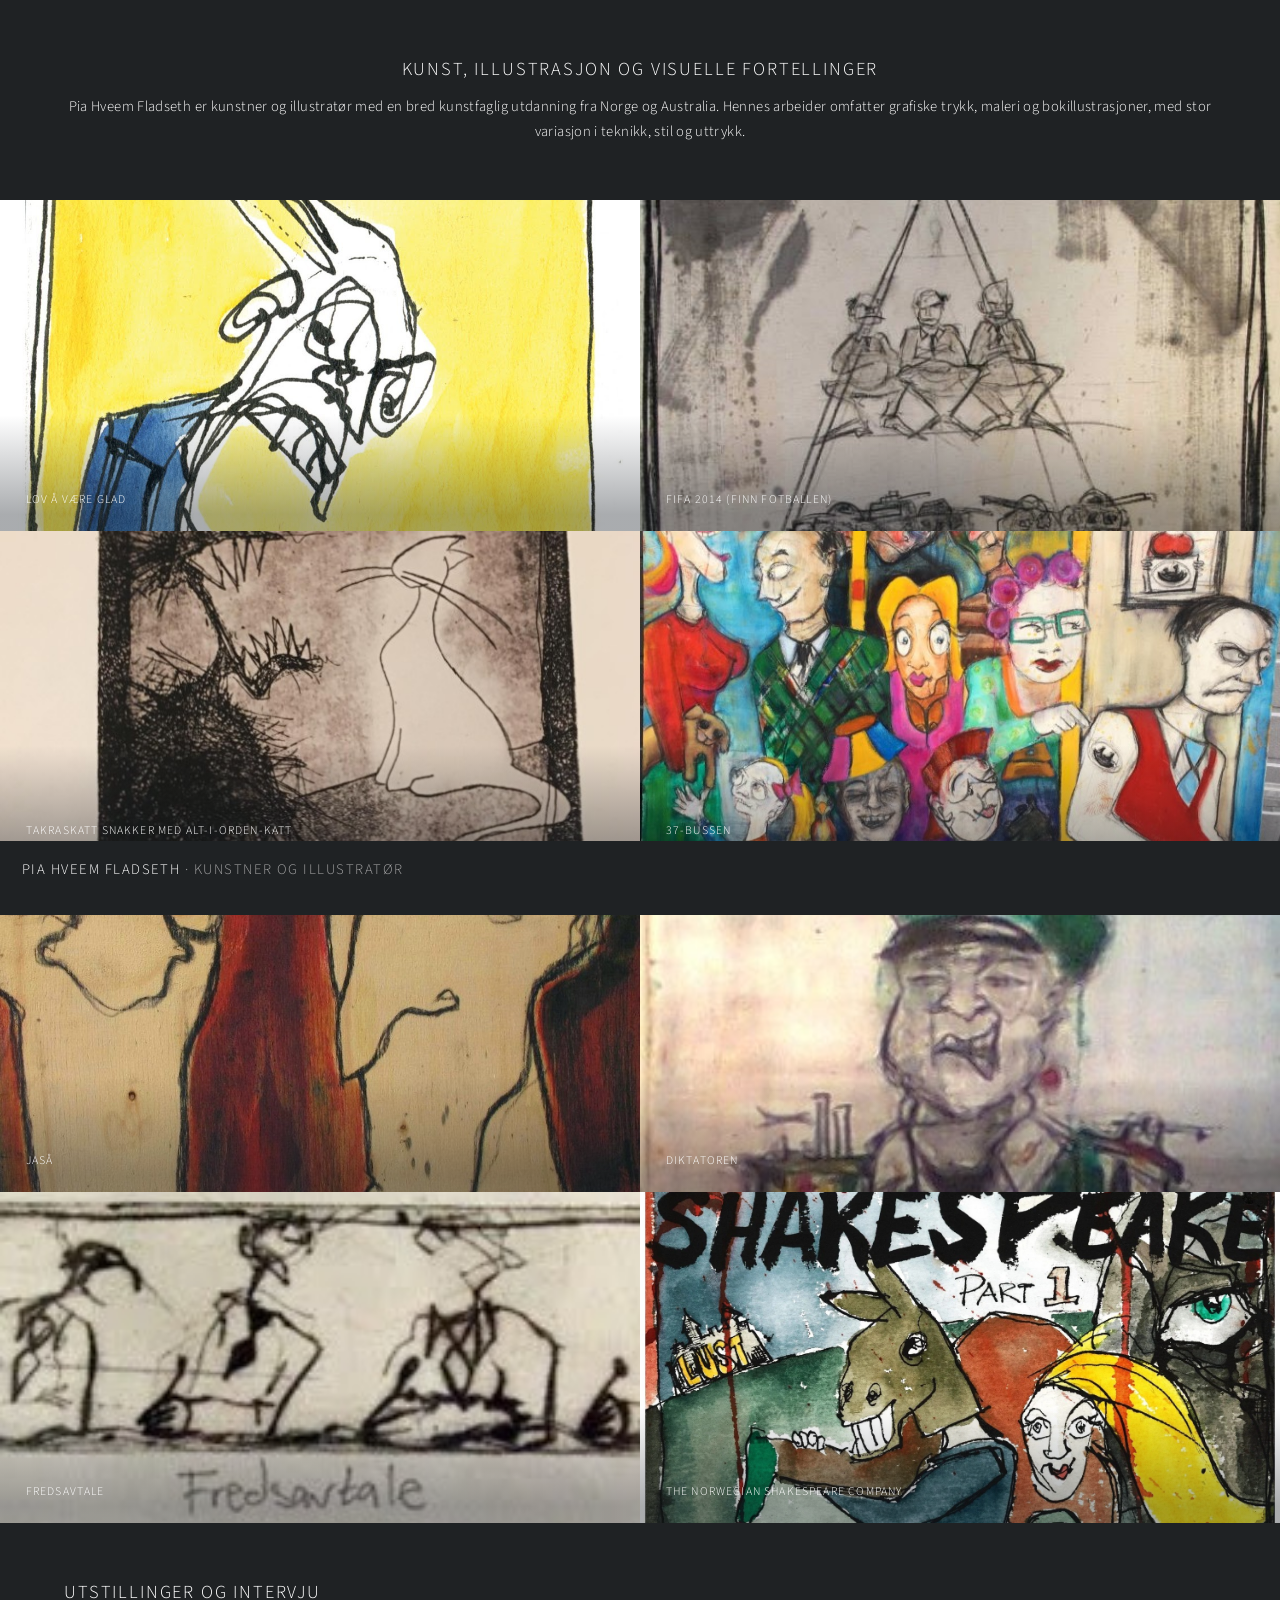
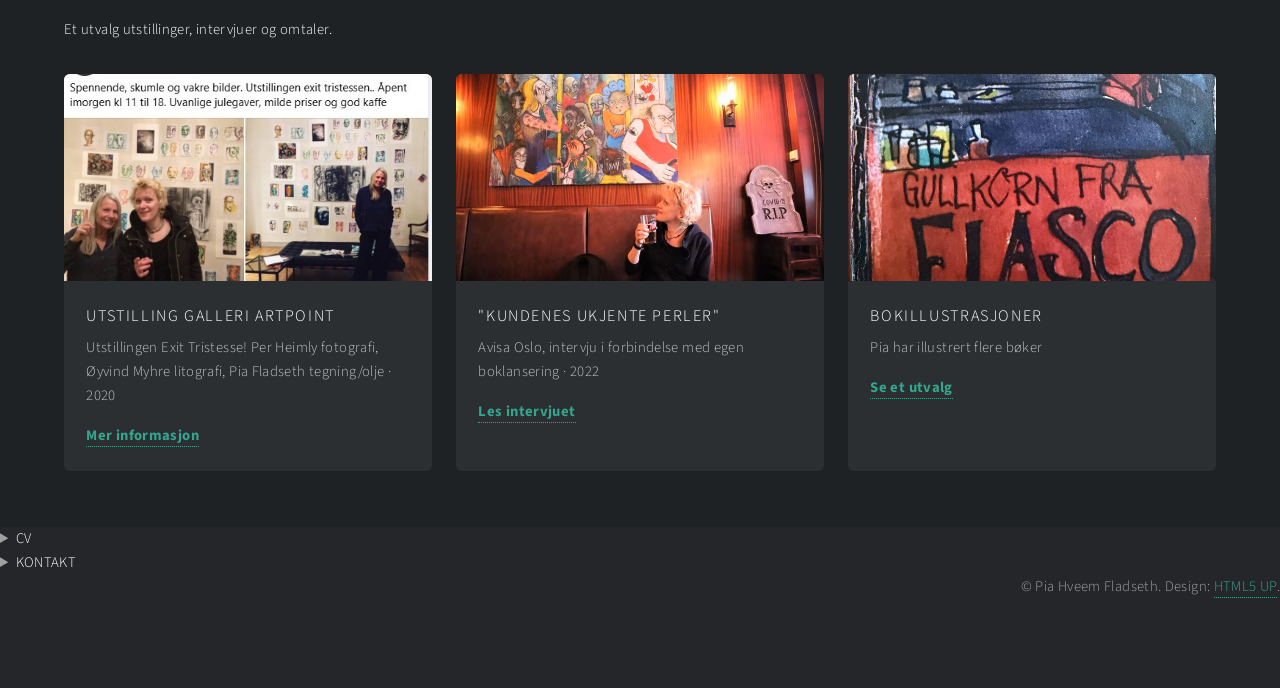
==== commit 0bdb5a90: "Update med favicon index.html" ====
--- a/index.html
+++ b/index.html
@@ -7,6 +7,7 @@
 <html lang="no">
 <head>
     <title>Pia Hveem Fladseth | Kunstner og illustratør</title>
+        <link rel="icon" type="image/png" href="favicon.png">
     <meta charset="utf-8" />
     <meta name="viewport" content="width=device-width, initial-scale=1, user-scalable=no" />
     <meta name="description" content="Portfolio, CV og presseomtale for kunstner og illustratør Pia Hveem Fladseth." />
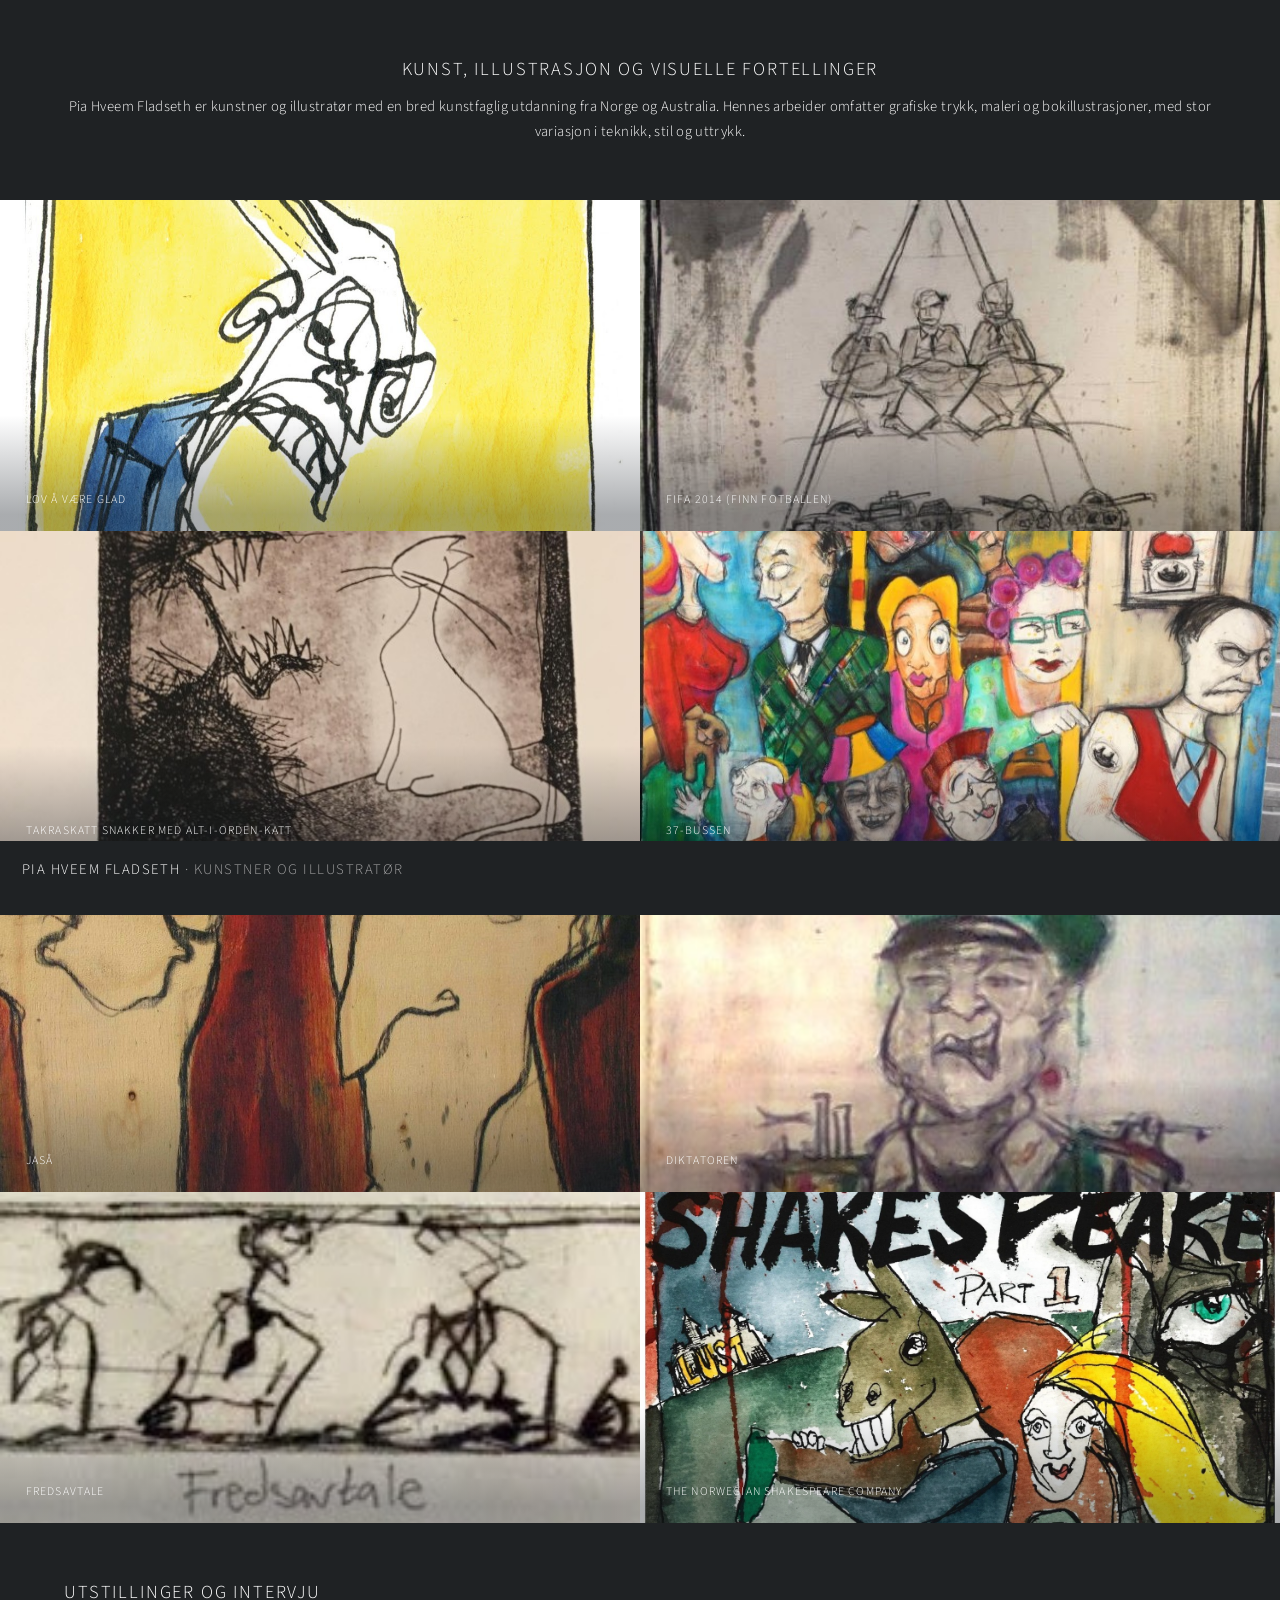
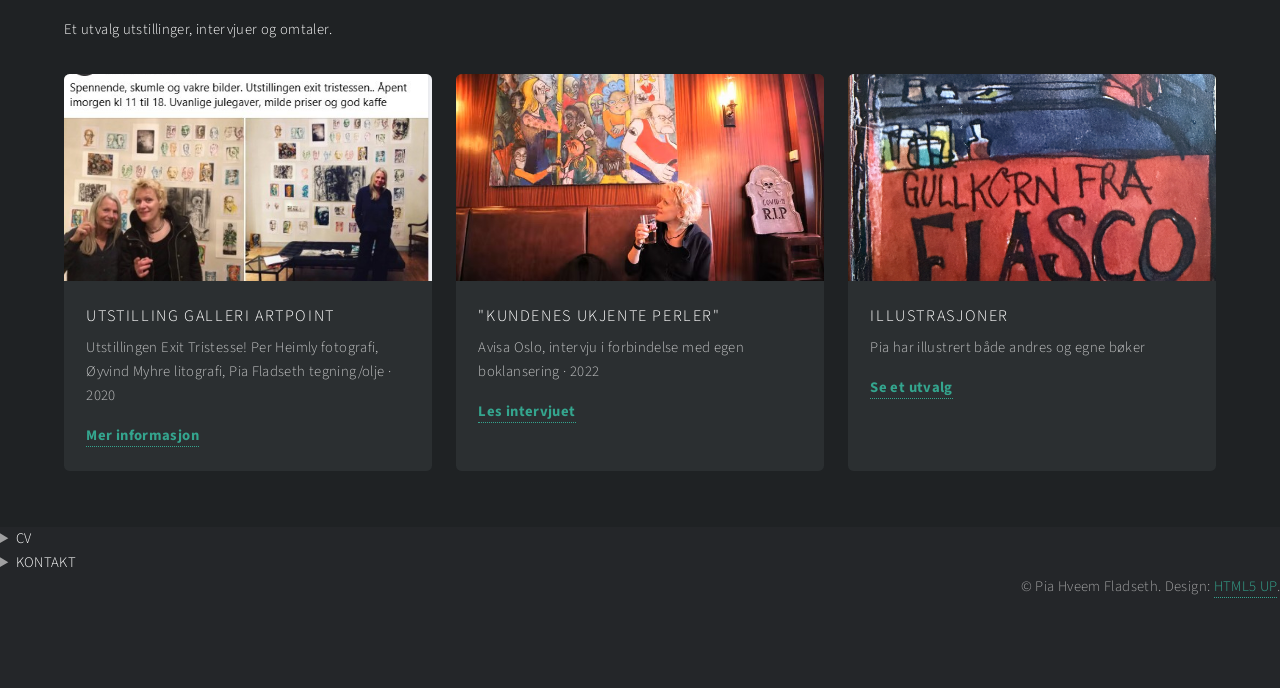
==== commit 9ffd7a78: "Update index.html" ====
--- a/index.html
+++ b/index.html
@@ -7,7 +7,7 @@
 <html lang="no">
 <head>
     <title>Pia Hveem Fladseth | Kunstner og illustratør</title>
-        <link rel="icon" type="image/png" href="favicon.png">
+        <link rel="icon" type="image/png" href="images/favicon.png">
     <meta charset="utf-8" />
     <meta name="viewport" content="width=device-width, initial-scale=1, user-scalable=no" />
     <meta name="description" content="Portfolio, CV og presseomtale for kunstner og illustratør Pia Hveem Fladseth." />
@@ -166,11 +166,11 @@
                     </div>
                 </article>
                 <article class="press-card">
-                    <img src="images/thumbs/09.jpg" alt="Forhåndsvisning av bokillustrasjoner" />
+                    <img src="images/thumbs/09.jpg" alt="Forhåndsvisning av illustrasjoner" />
                     <div class="press-card-content">
-                        <h3>Bokillustrasjoner</h3>
-                        <p>Pia har illustrert flere bøker</p>
-                        <a href="https://www.piahveemfladseth.no/bokillustrasjoner.html">Se et utvalg</a>
+                        <h3>Illustrasjoner</h3>
+                        <p>Pia har illustrert både andres og egne bøker</p>
+                        <a href="https://www.piahveemfladseth.no/illustrasjoner.html">Se et utvalg</a>
                     </div>
                 </article>
             </div>
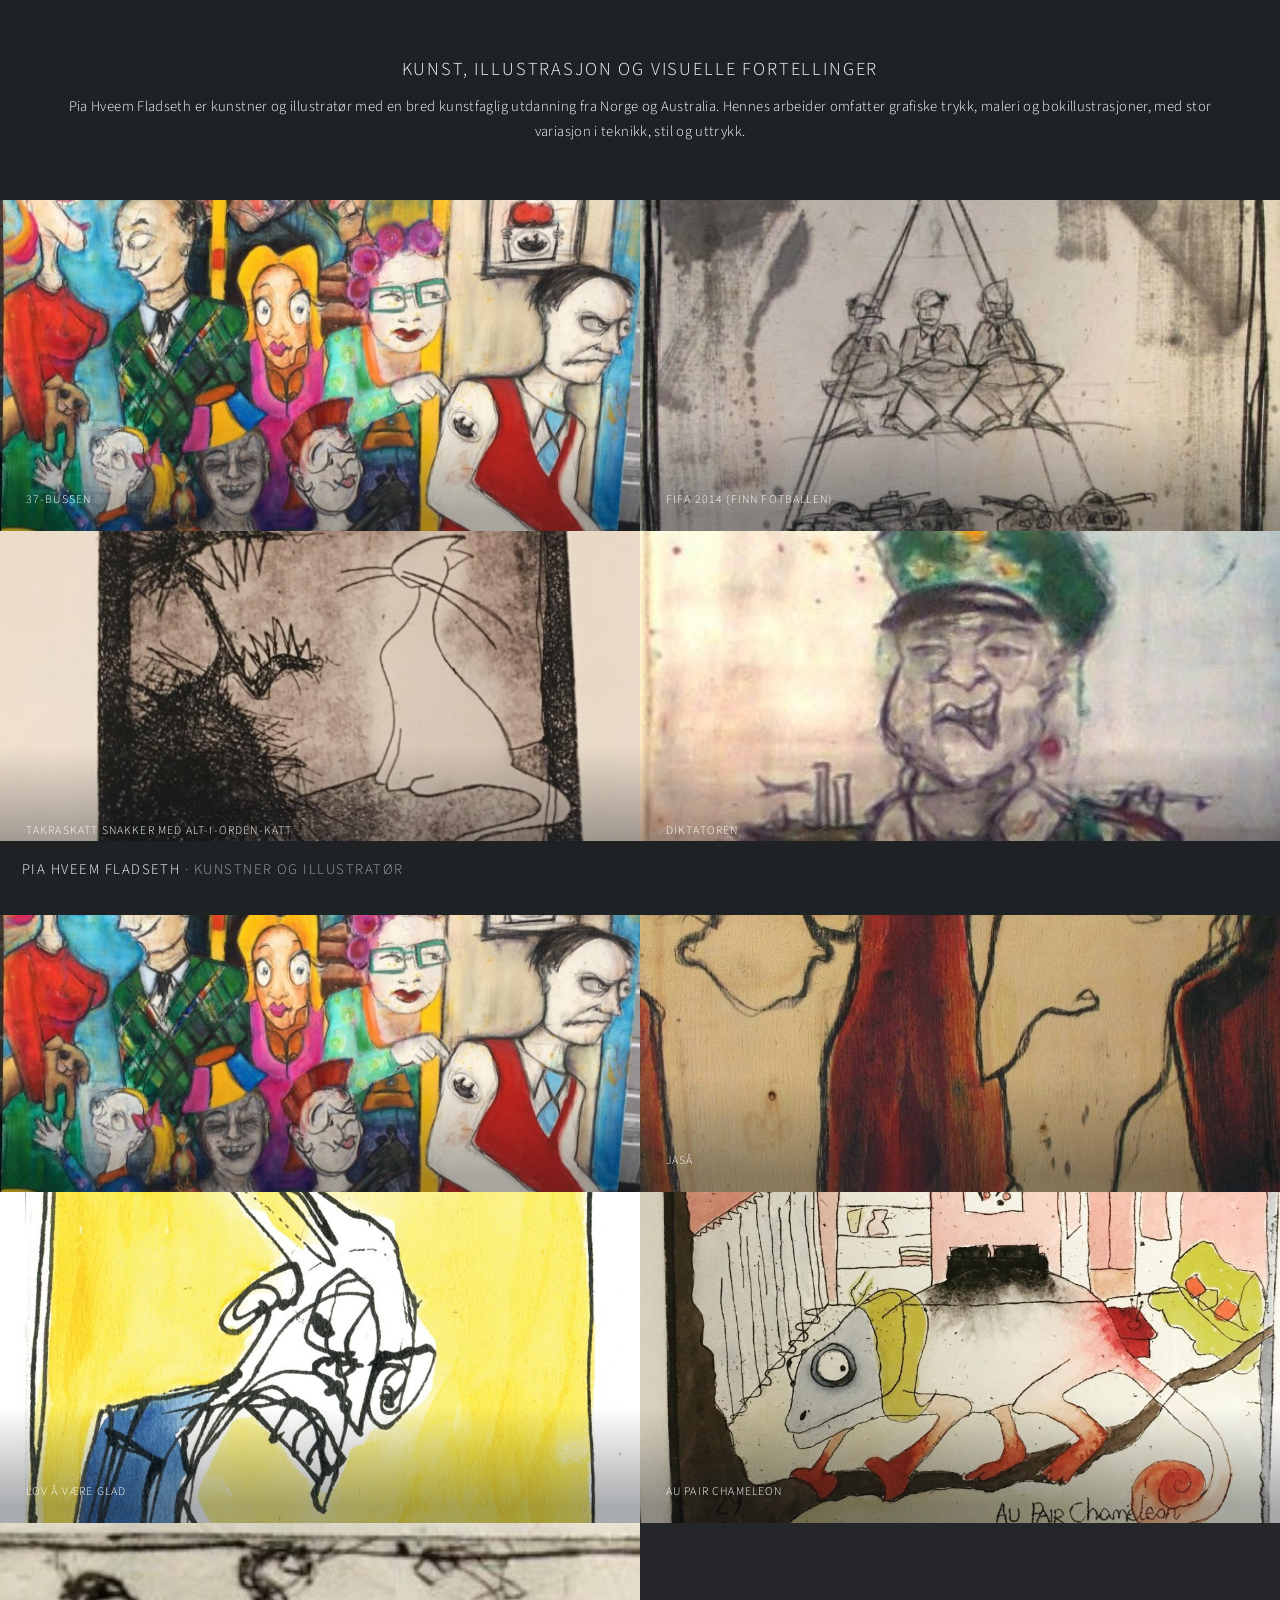
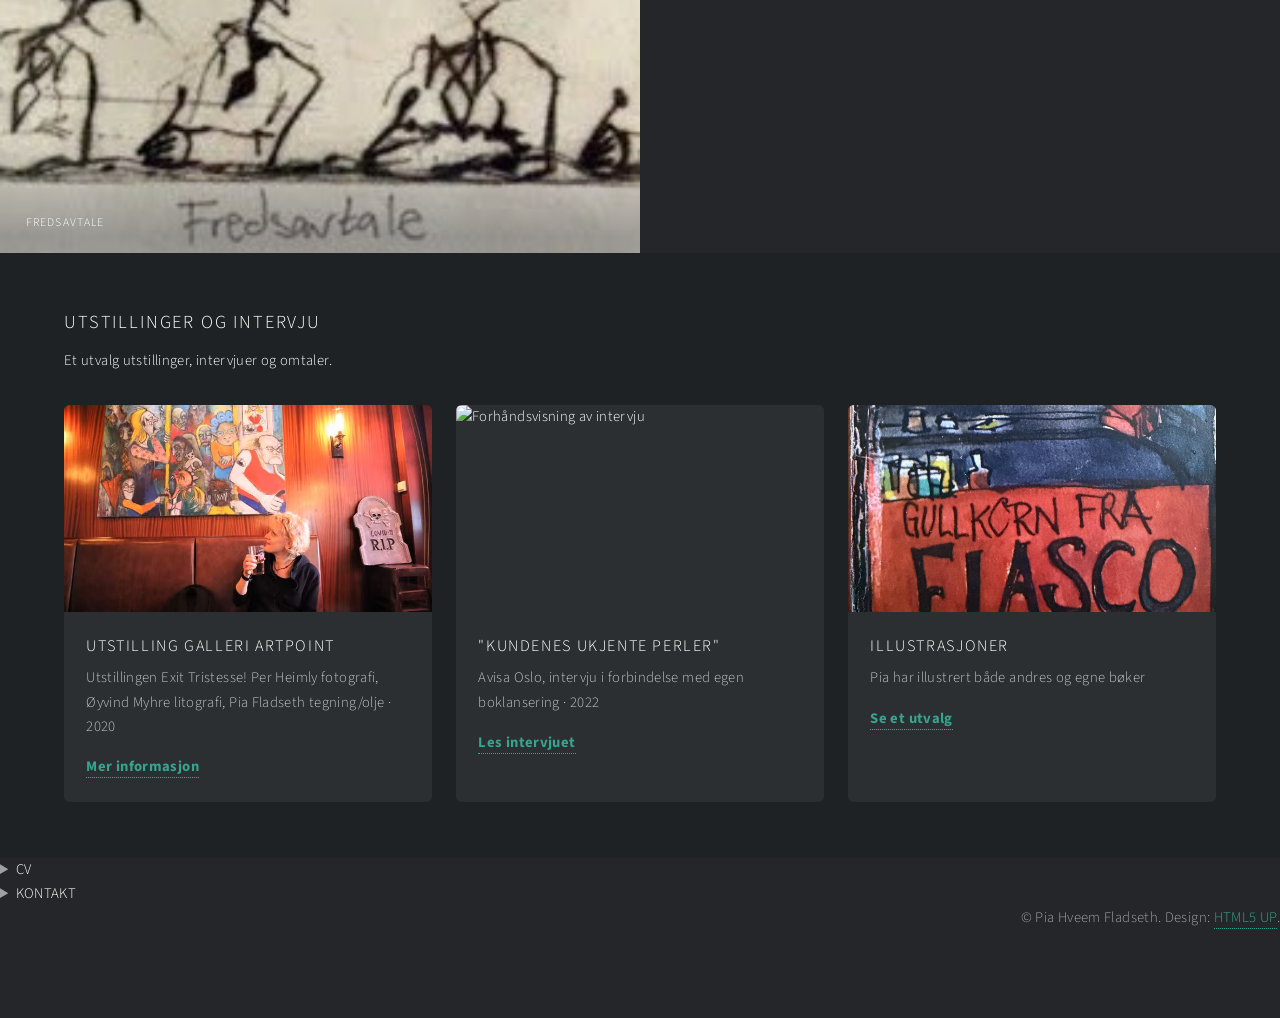
==== commit 1d24bbe2: "Update rekkefølge bilder i index.html" ====
--- a/index.html
+++ b/index.html
@@ -103,10 +103,10 @@
         </section>
 
         <div id="main">
-            <article class="thumb">
+    <article class="thumb">
                 <a href="images/fulls/01.jpg" class="image"><img src="images/thumbs/01.jpg" alt="Beskrivelse av kunstverk 1" /></a>
-                <h2>Lov å være glad</h2>
-                <p>Blekk og akvarell, 15x20 cm og 2010.</p>
+                <h2>37-bussen</h2>
+                <p>Olje, 150x120 cm, 2007.</p>
             </article>
             <article class="thumb">
                 <a href="images/fulls/02.jpg" class="image"><img src="images/thumbs/02.jpg" alt="Beskrivelse av kunstverk 2" /></a>
@@ -119,29 +119,34 @@
                 <p>Etsning, 17x24 cm, 2006.</p>
             </article>
                         <article class="thumb">
-                <a href="images/fulls/05.jpg" class="image"><img src="images/thumbs/05.jpg" alt="Beskrivelse av kunstverk 5" /></a>
-                <h2>37-bussen</h2>
-                <p>Olje, 150x120 cm, 2007.</p>
-            </article>
-                        <article class="thumb">
-                <a href="images/fulls/06.jpg" class="image"><img src="images/thumbs/06.jpg" alt="Beskrivelse av kunstverk 6" /></a>
-                <h2>Jaså</h2>
-                <p>Treplate kull og olje, 60x45 cm, 2010.</p>
-            </article>
-            <article class="thumb">
                 <a href="images/fulls/04.jpg" class="image"><img src="images/thumbs/04.jpg" alt="Beskrivelse av kunstverk 4" /></a>
                 <h2>Diktatoren</h2>
                 <p>Olje og kull, 200x100 cm, 2010.</p>
                             </article>
-                        <article class="thumb">
-                <a href="images/fulls/11.jpg" class="image"><img src="images/thumbs/11.jpg" alt="Beskrivelse av kunstverk 2" /></a>
+                                            <article class="thumb">
+                <a href="images/fulls/05.jpg" class="image"><img src="images/thumbs/05.jpg" alt="Beskrivelse av kunstverk 5" /></a>
+                <h2></h2>
+                <p>.</p>
+                            </article>
+                        <article class="thumb">
+                <a href="images/fulls/06.jpg" class="image"><img src="images/thumbs/06.jpg" alt="Beskrivelse av kunstverk 6" /></a>
+                <h2>Jaså</h2>
+                <p>Treplate kull og olje, 60x45 cm, 2010.</p>
+            </article>
+                        <article class="thumb">
+                <a href="images/fulls/09.jpg" class="image"><img src="images/thumbs/09.jpg" alt="Beskrivelse av kunstverk 9" /></a>
+                <h2>Lov å være glad</h2>
+                <p>Blekk og akvarell, 15x20 cm og 2010.</p>
+            </article>
+                        <article class="thumb">
+                <a href="images/fulls/10.jpg" class="image"><img src="images/thumbs/10.jpg" alt="Beskrivelse av kunstverk 10" /></a>
+                <h2>Au Pair chameleon</h2>
+                <p>Etsing og blekk</p>
+            </article>
+                                    <article class="thumb">
+                <a href="images/fulls/11.jpg" class="image"><img src="images/thumbs/11.jpg" alt="Beskrivelse av kunstverk 11" /></a>
                 <h2>Fredsavtale</h2>
                 <p>Grafikk, 7x35cm, 1999</p>
-            </article>
-                        <article class="thumb">
-                <a href="images/fulls/10.jpg" class="image"><img src="images/thumbs/10.jpg" alt="Beskrivelse av kunstverk 6" /></a>
-                <h2>The Norwegian Shakespeare Company</h2>
-                <p>Blekk og akvarell, poster i A3, 2015</p>
             </article>
         </div>
 
@@ -150,7 +155,7 @@
             <p>Et utvalg utstillinger, intervjuer og omtaler.</p>
             <div class="press-grid">
                 <article class="press-card">
-                    <img src="images/thumbs/07.jpg" alt="Forhåndsvisning av artikkel" />
+                    <img src="images/thumbs/13.jpg" alt="Forhåndsvisning av artikkel" />
                     <div class="press-card-content">
                         <h3>Utstilling Galleri ArtPoint</h3>
                         <p>Utstillingen Exit Tristesse! Per Heimly fotografi, Øyvind Myhre litografi, Pia Fladseth tegning/olje · 2020 </p>
@@ -158,7 +163,7 @@
                     </div>
                 </article>
                 <article class="press-card">
-                    <img src="images/thumbs/08.jpg" alt="Forhåndsvisning av intervju" />
+                    <img src="images/thumbs/14.jpg" alt="Forhåndsvisning av intervju" />
                     <div class="press-card-content">
                         <h3>"Kundenes ukjente perler"</h3>
                         <p>Avisa Oslo, intervju i forbindelse med egen boklansering · 2022</p>
@@ -166,7 +171,7 @@
                     </div>
                 </article>
                 <article class="press-card">
-                    <img src="images/thumbs/09.jpg" alt="Forhåndsvisning av illustrasjoner" />
+                    <img src="images/thumbs/15.jpg" alt="Forhåndsvisning av illustrasjoner" />
                     <div class="press-card-content">
                         <h3>Illustrasjoner</h3>
                         <p>Pia har illustrert både andres og egne bøker</p>
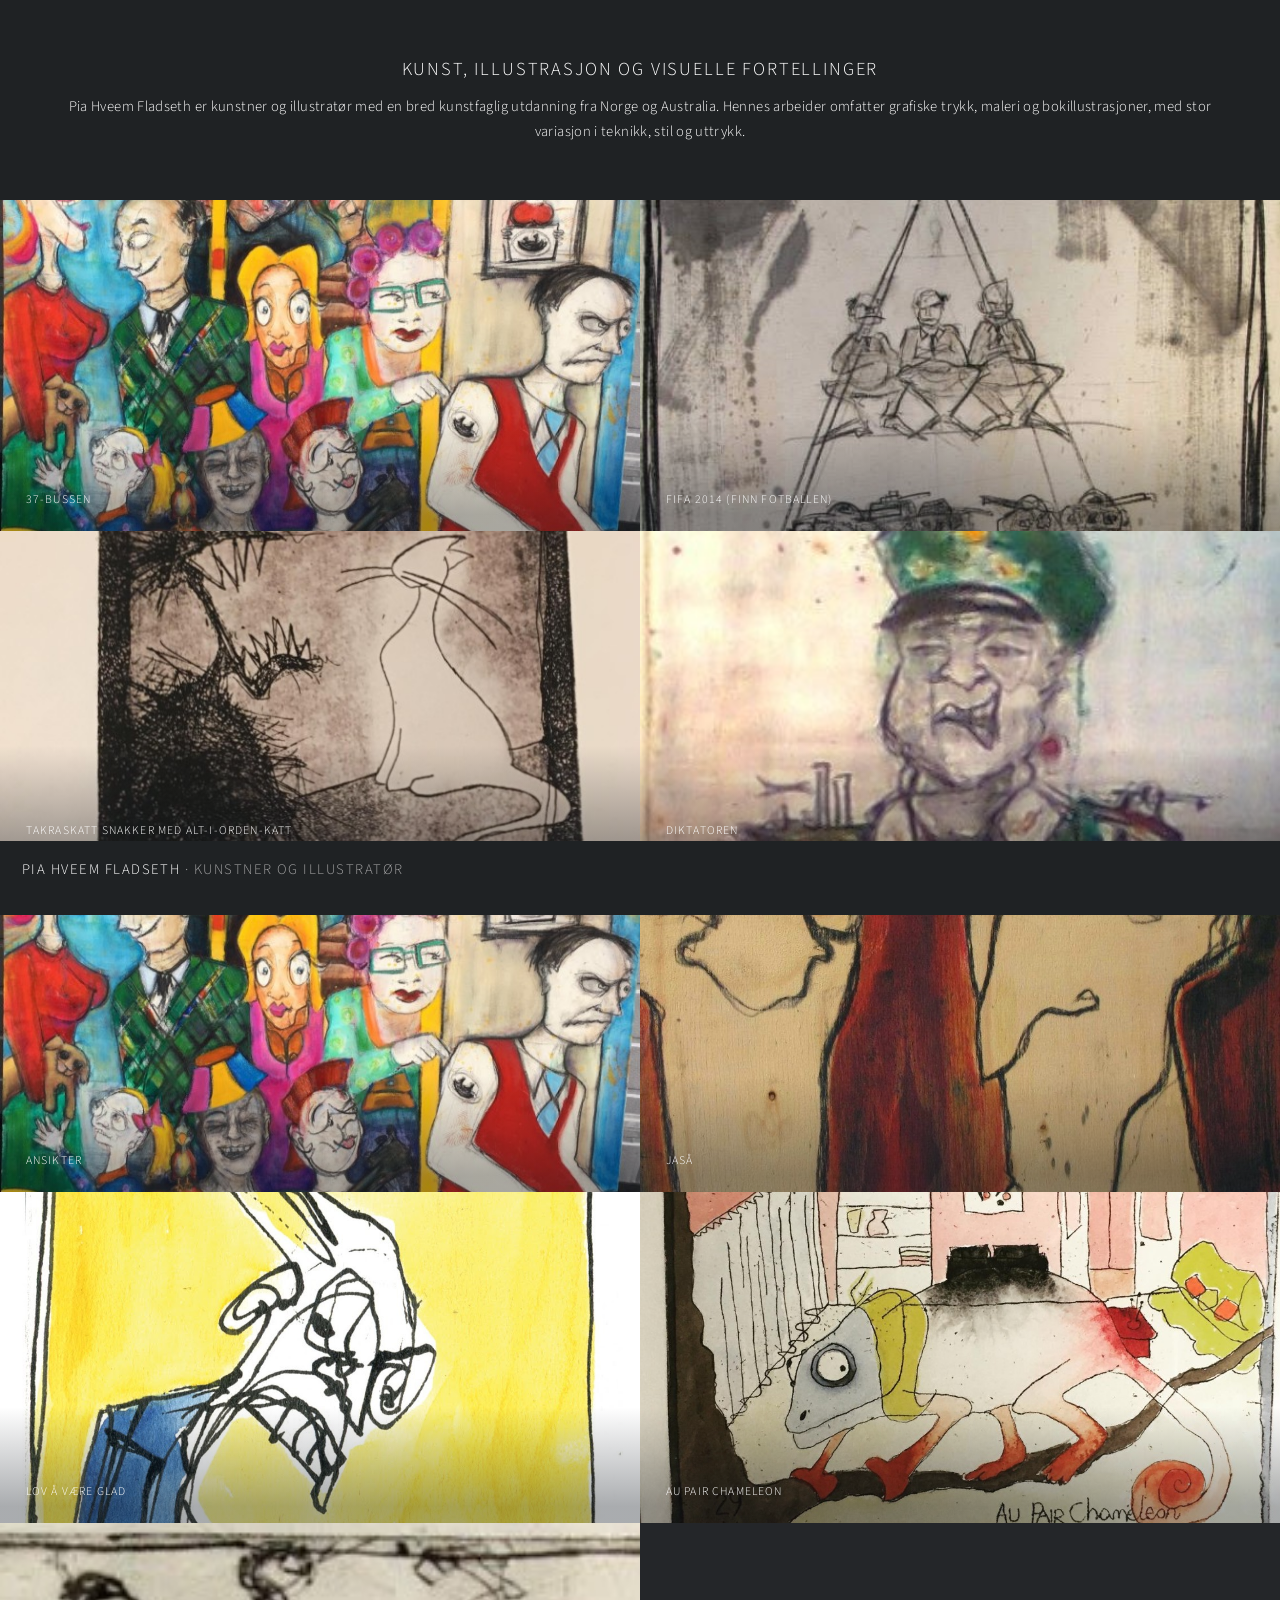
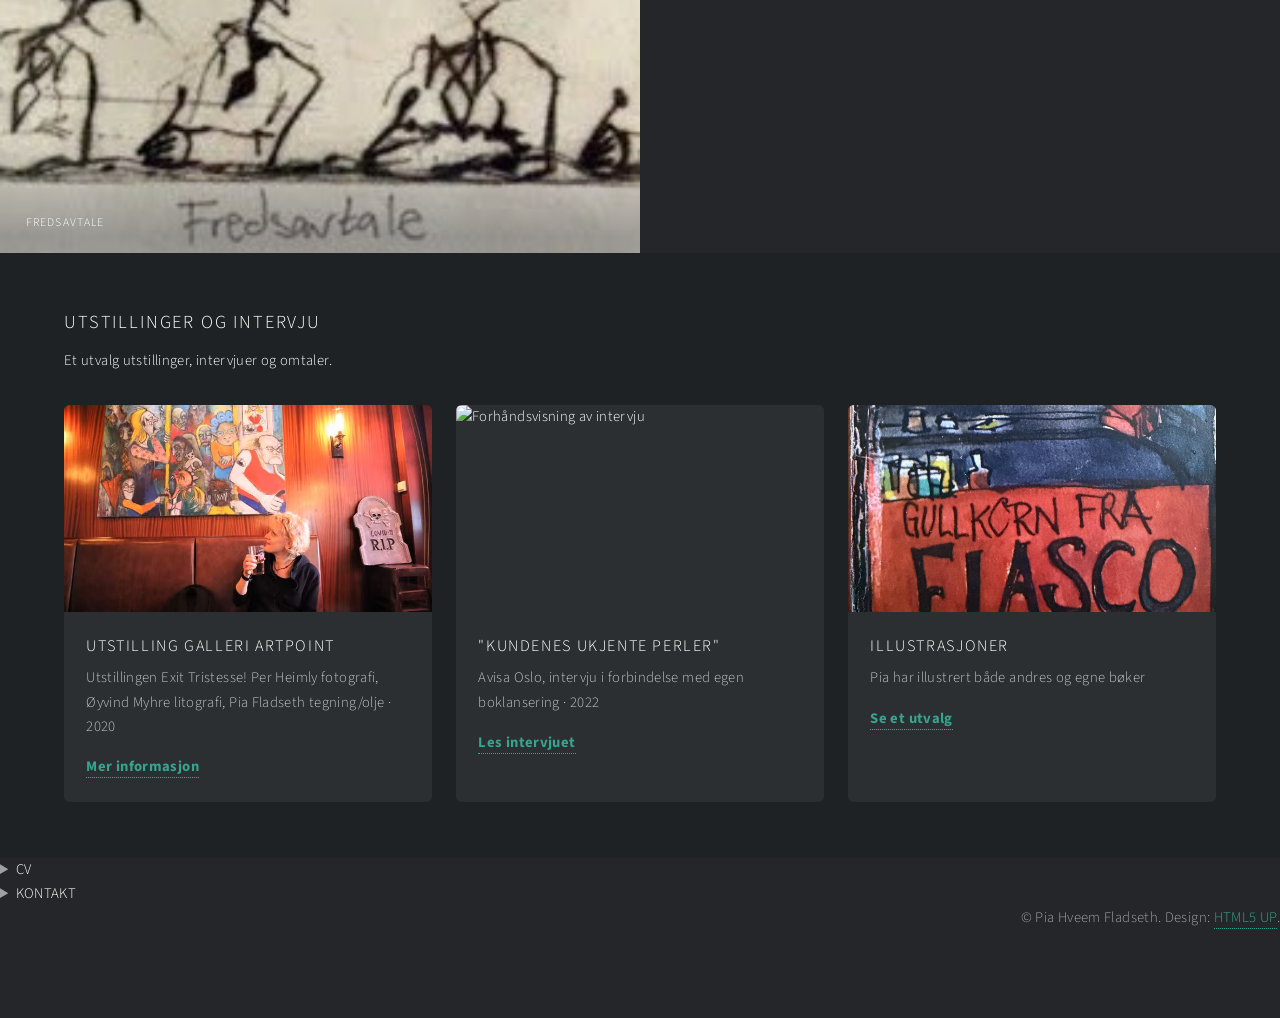
==== commit 773752ce: "Update index.html" ====
--- a/index.html
+++ b/index.html
@@ -125,7 +125,7 @@
                             </article>
                                             <article class="thumb">
                 <a href="images/fulls/05.jpg" class="image"><img src="images/thumbs/05.jpg" alt="Beskrivelse av kunstverk 5" /></a>
-                <h2></h2>
+                <h2>Ansikter</h2>
                 <p>.</p>
                             </article>
                         <article class="thumb">
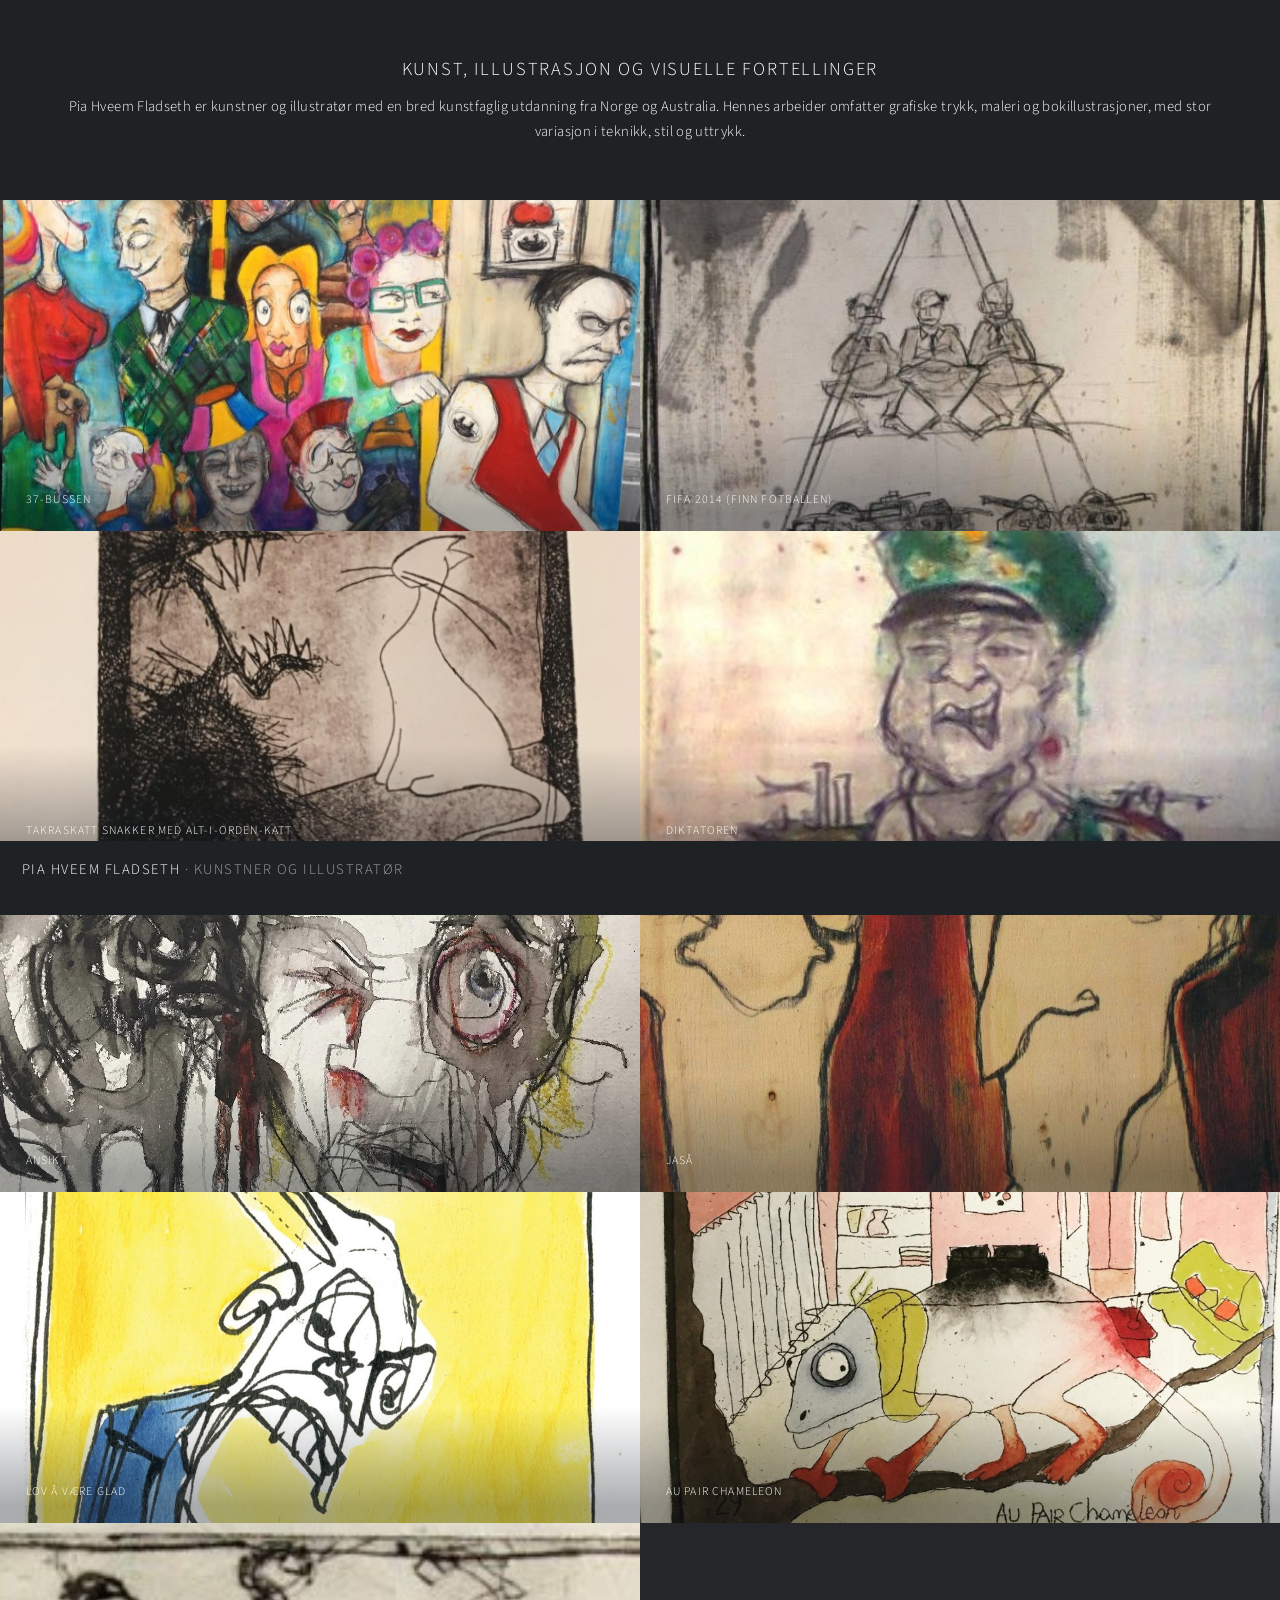
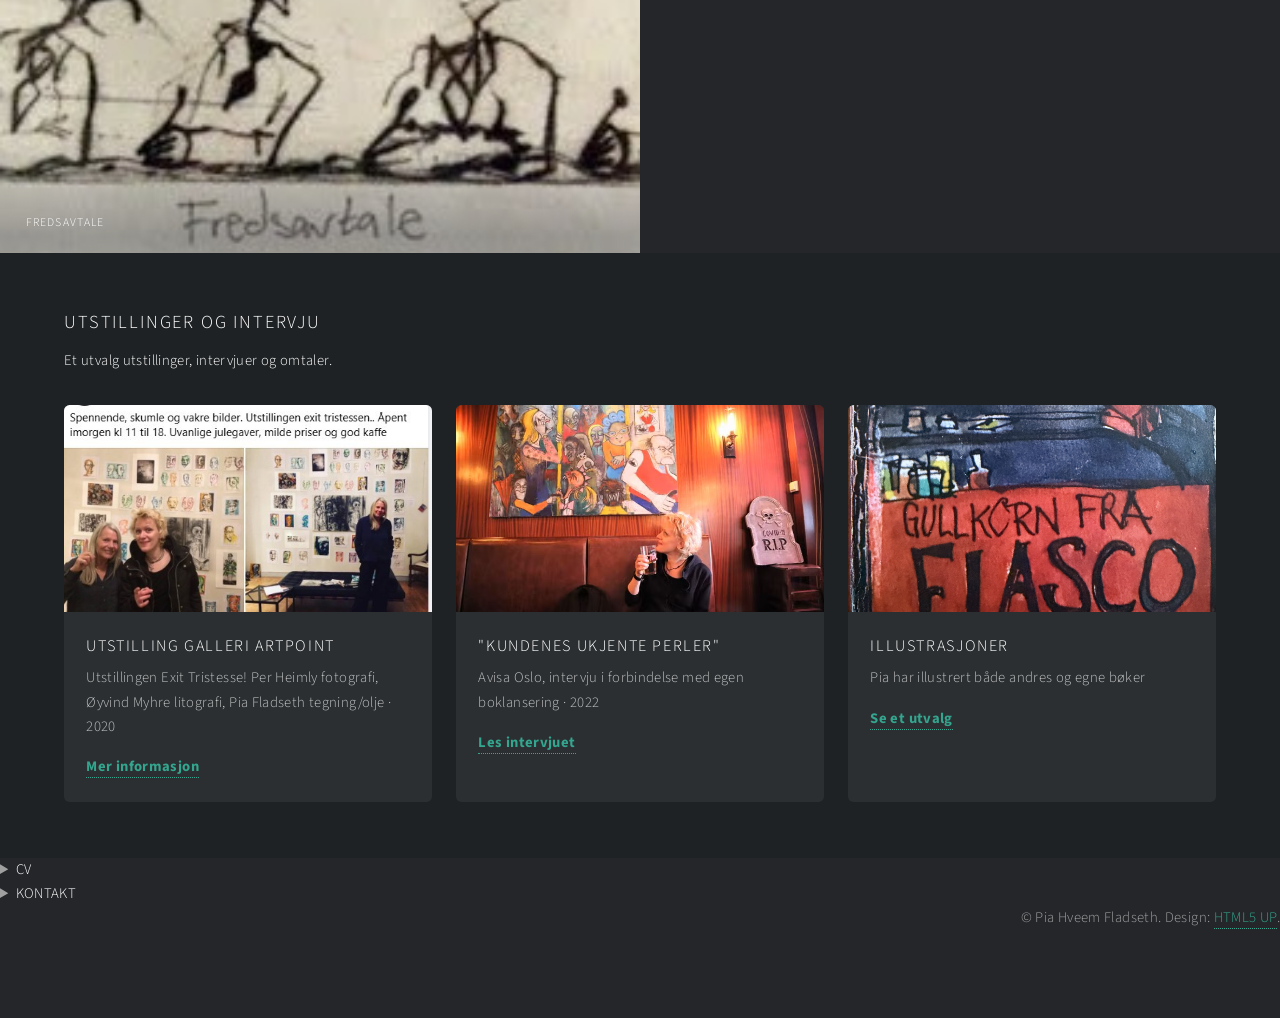
==== commit c8e2054f: "Update index.html" ====
--- a/index.html
+++ b/index.html
@@ -124,8 +124,8 @@
                 <p>Olje og kull, 200x100 cm, 2010.</p>
                             </article>
                                             <article class="thumb">
-                <a href="images/fulls/05.jpg" class="image"><img src="images/thumbs/05.jpg" alt="Beskrivelse av kunstverk 5" /></a>
-                <h2>Ansikter</h2>
+                <a href="images/fulls/05.jpeg" class="image"><img src="images/thumbs/05.jpeg" alt="Beskrivelse av kunstverk 5" /></a>
+                <h2>Ansikt</h2>
                 <p>.</p>
                             </article>
                         <article class="thumb">
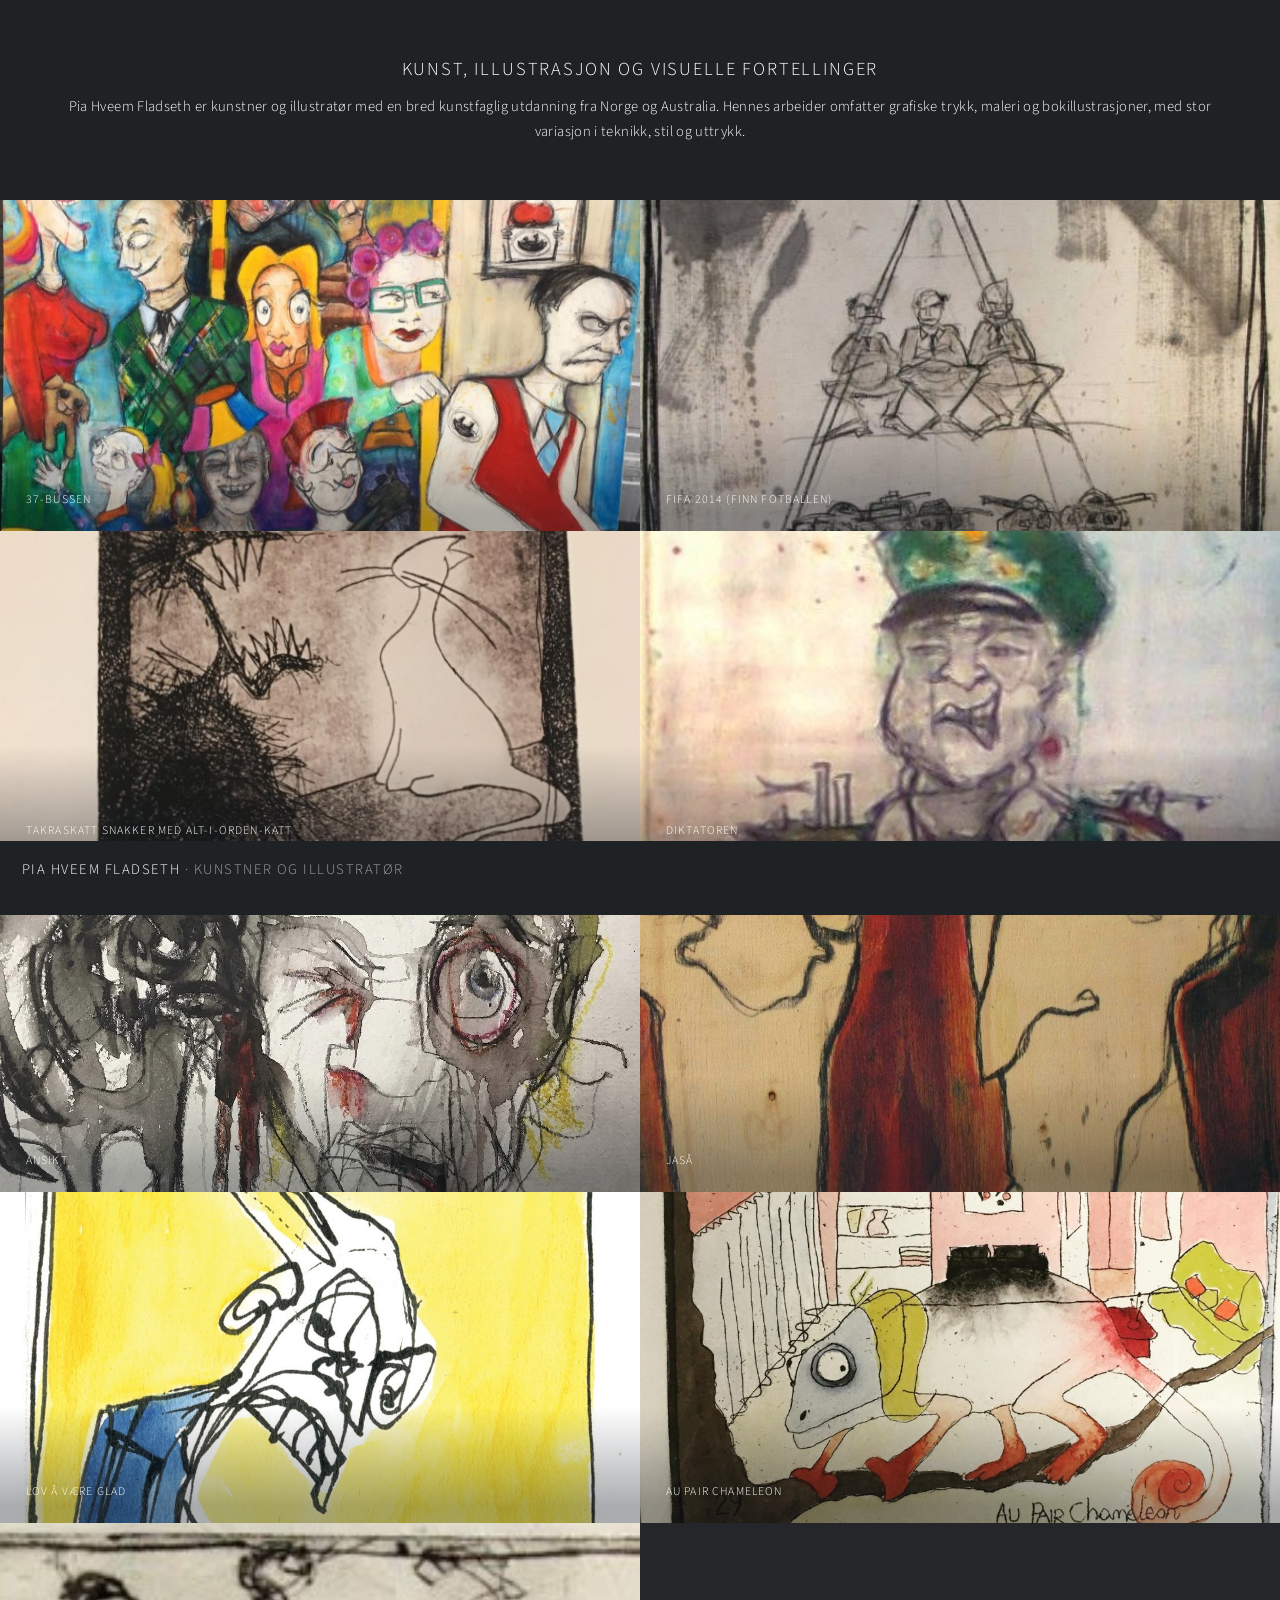
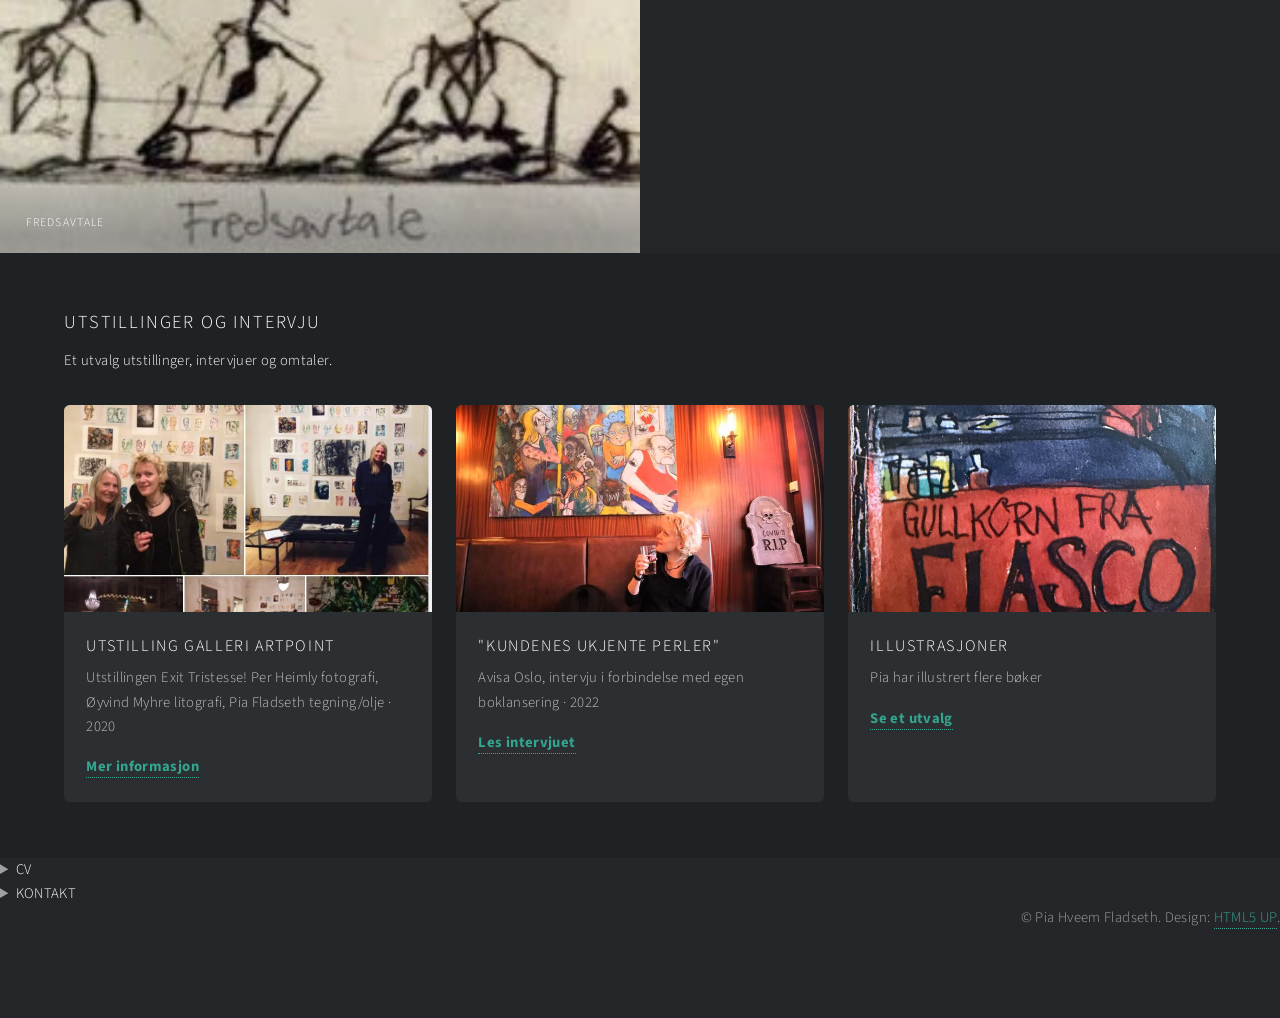
==== commit d1711b50: "Update index.html" ====
--- a/index.html
+++ b/index.html
@@ -174,7 +174,7 @@
                     <img src="images/thumbs/15.jpg" alt="Forhåndsvisning av illustrasjoner" />
                     <div class="press-card-content">
                         <h3>Illustrasjoner</h3>
-                        <p>Pia har illustrert både andres og egne bøker</p>
+                        <p>Pia har illustrert flere bøker</p>
                         <a href="https://www.piahveemfladseth.no/illustrasjoner.html">Se et utvalg</a>
                     </div>
                 </article>
